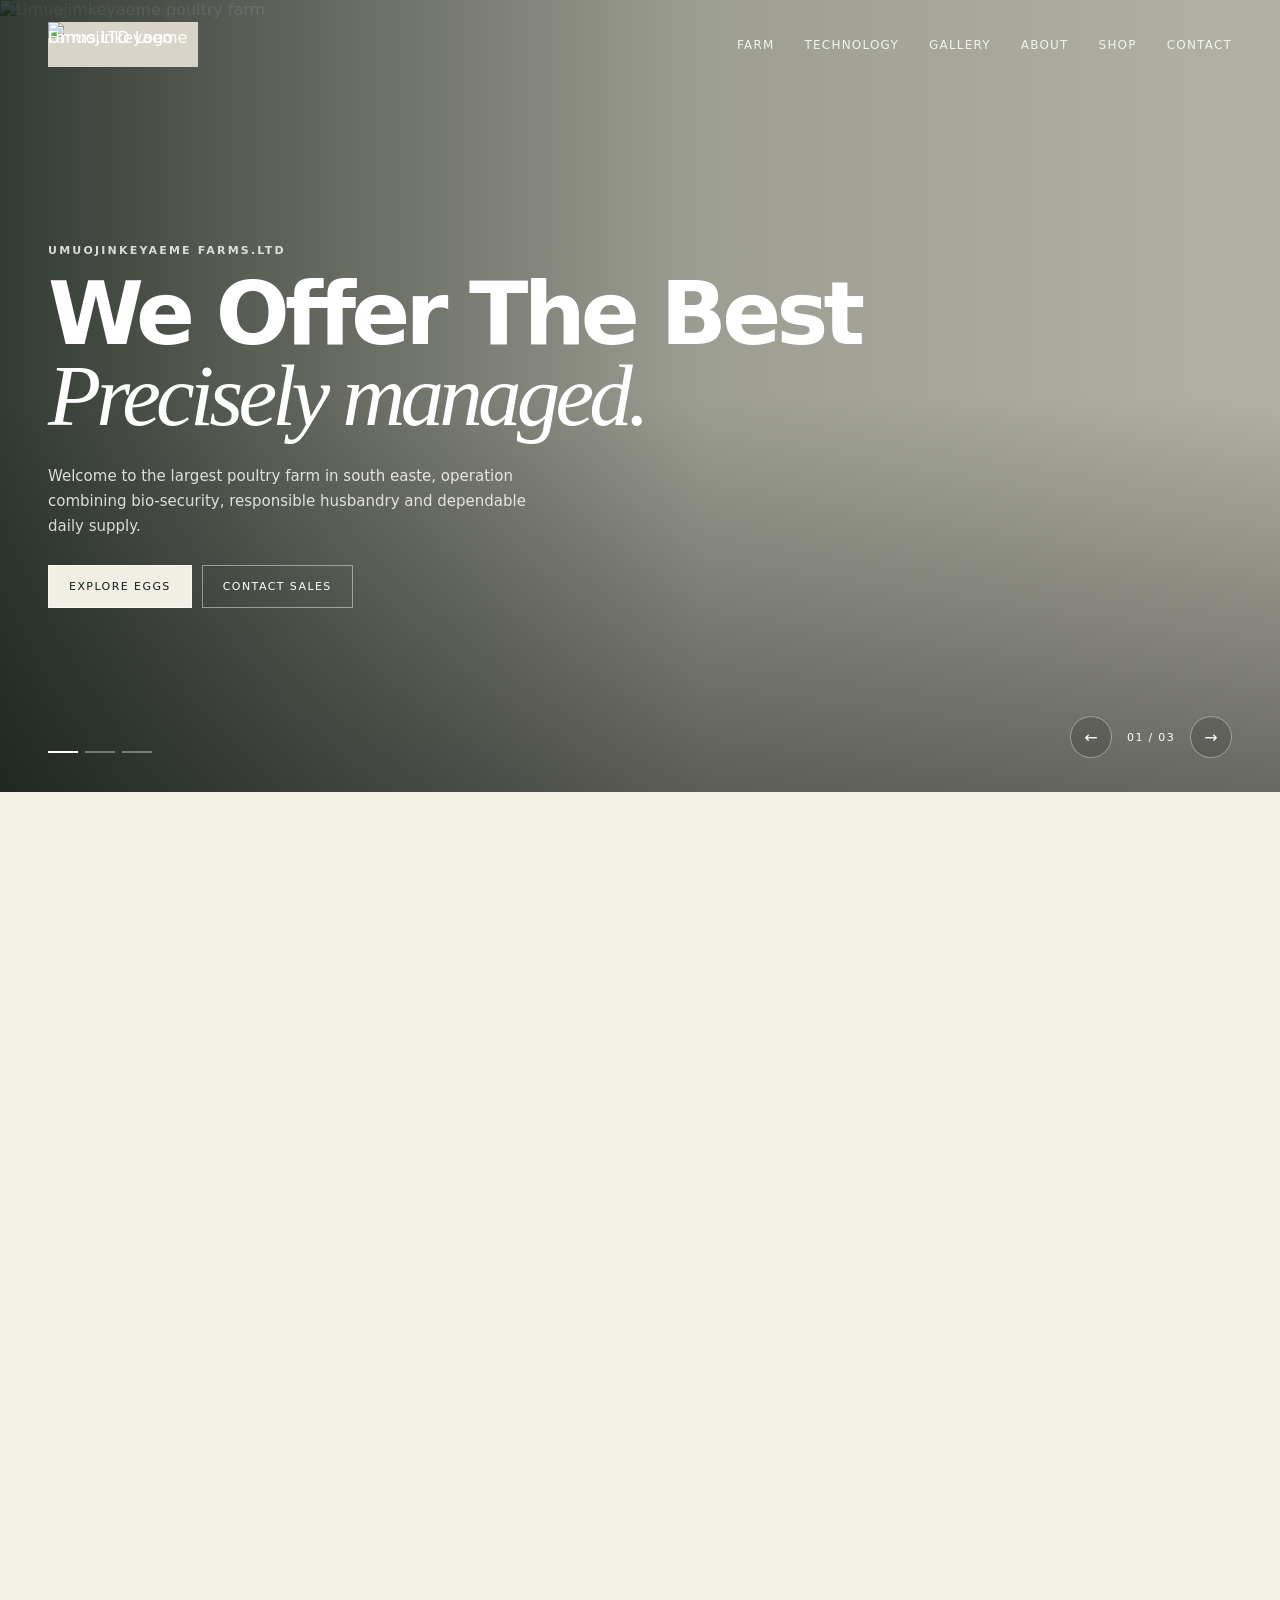
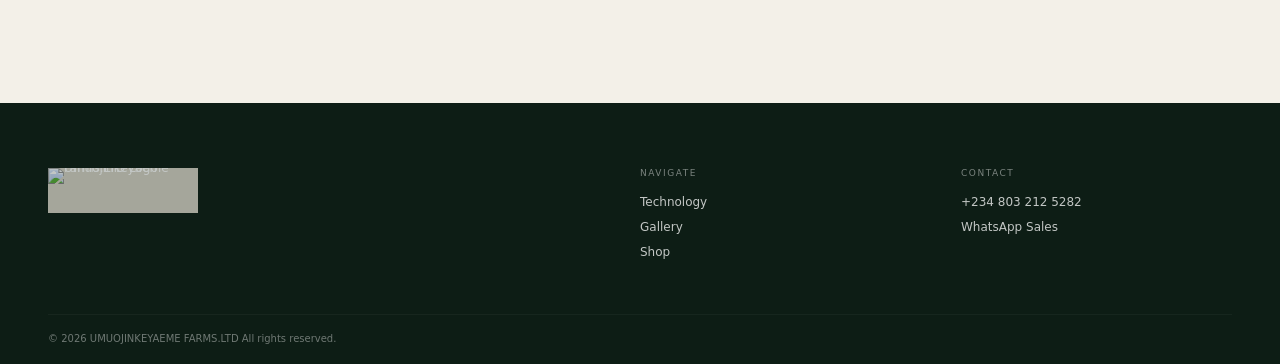
==== index.html @ 4850ac7b "Rename contact.html to index.html" ====
<!doctype html>
<html lang="en">
<head>
  <meta charset="utf-8">
  <meta name="viewport" content="width=device-width, initial-scale=1">
  <meta name="theme-color" content="#0d2118">
  <meta name="description" content="Umuojinkeyaeme Farms.LTD poultry farming in Owerri, Imo State, Nigeria.">
  <title>Umuojinkeyaeme Farms.LTD</title>
  <link rel="stylesheet" href="style.css">
</head>
<body>
<header class="site-header" id="siteHeader">
  <div class="wrap nav-wrap">
    <a href="#home" class="logo"><img src="assets/logo.PNG" alt="Umuojinkeyaeme Farms.LTD Logo"></a>
      <nav class="desktop-nav" aria-label="Main navigation">
      <a href="#farm">Farm</a><a href="#technology">Technology</a><a href="#gallery">Gallery</a><a href="#about">About</a><a href="#shop">Shop</a><a href="#contact">Contact</a>
    </nav>
    <button class="menu-btn" id="menuBtn" aria-label="Open navigation"><span></span><span></span></button>
  </div>
</header>

<div class="mobile-menu" id="mobileMenu" aria-hidden="true">
  <button class="menu-close" id="menuClose" aria-label="Close navigation">×</button>
  <a href="#farm">Farm</a><a href="#technology">Technology</a><a href="#gallery">Gallery</a><a href="#about">About</a><a href="#shop">Shop</a><a href="#contact">Contact</a>
</div>

<main id="home">
<section class="hero" id="farm" aria-label="Farm introduction">
  <div class="hero-track" id="heroTrack">
    <article class="hero-slide is-active"><img src="assets/hero-01.svg.PNG" alt="Umuejimkeyaeme poultry farm"></article>
    <article class="hero-slide"><img src="assets/hero-02.svg.PNG" alt="Precision poultry farming"></article>
    <article class="hero-slide"><img src="assets/hero-03.svg.PNG" alt="Fresh poultry production"></article>
  </div>
  <div class="hero-shade"></div>
  <div class="wrap hero-content">
    <p class="eyebrow">UMUOJINKEYAEME FARMS.LTD</p>
    <h1>We Offer The Best<br><em>Precisely managed.</em></h1>
    <p class="hero-copy">Welcome to the largest poultry farm in south easte, operation combining bio-security, responsible husbandry and dependable daily supply.</p>
    <div class="hero-actions"><a class="btn btn-solid" href="#shop">Explore eggs</a><a class="btn btn-ghost" href="#contact">Contact Sales</a></div>
  </div>
  <div class="slider-controls hero-controls">
    <button id="heroPrev" aria-label="Previous hero slide">←</button>
    <span id="heroCount">01 / 03</span>
    <button id="heroNext" aria-label="Next hero slide">→</button>
  </div>
  <div class="hero-dots" id="heroDots" aria-label="Hero slides"><button class="active" aria-label="Slide 1"></button><button aria-label="Slide 2"></button><button aria-label="Slide 3"></button></div>
</section>

<section class="metrics wrap reveal" aria-label="Farm statistics">
  <div class="metric"><span class="metric-label">DAILY YIELD</span><strong><span data-count="4000">0</span><sup>+</sup></strong><small>+2% consistency</small></div>
  <div class="metric"><span class="metric-label">BIRD CAPACITY</span><strong data-count="12000">0</strong><small>managed with precision</small></div>
</section>

<section class="section technology wrap reveal" id="technology">
  <div class="section-intro">
    <p class="eyebrow">TECHNOLOGY</p>
    <h2>Bio-Secure<br><em>Precision Environments.</em></h2>
    <p>Purpose-built systems help us maintain clean environments, monitor performance and keep daily operations consistent from housing to collection.</p>
    <div class="tech-data"><div><b>24/7</b><span>Monitoring</span></div><div><b>99%</b><span>Bio-security focus</span></div><div><b>12K</b><span>Bird capacity</span></div></div>
  </div>
  <div class="media-card"><img src="assets/technology.jpeg" alt="Bio-secure poultry technology"></div>
</section>

<section class="section wrap reveal" id="gallery">
  <div class="section-head"><div><p class="eyebrow">FIELD NOTES</p><h2>Inside the farm.</h2></div><p>Tap or click any image to view it larger.</p></div>
  <div class="gallery-grid">
    <button class="gallery-item" data-index="0" data-lightbox="assets/SAHX7685.PNG" data-caption="Umuojinkeyaeme · Farm view 01"><img src="assets/SAHX7685.PNG" alt="Farm gallery 1" loading="lazy"><span>01</span></button>
    <button class="gallery-item" data-index="1" data-lightbox="assets/HAQS8032.PNG" data-caption="Umuojinkeyaeme · Farm view 02"><img src="assets/HAQS8032.PNG" alt="Farm gallery 2" loading="lazy"><span>02</span></button>
    <button class="gallery-item" data-index="2" data-lightbox="assets/XYBG3434.PNG" data-caption="Umuojinkeyaeme · Farm view 03"><img src="assets/XYBG3434.PNG" alt="Farm gallery 3" loading="lazy"><span>03</span></button>
    <button class="gallery-item" data-index="3" data-lightbox="assets/PVNZ1393.PNG" data-caption="Umuojineyaeme · Farm view 04"><img src="assets/egg-01.PNG" alt="Farm gallery 4" loading="lazy"><span>04</span></button>
    <button class="gallery-item" data-index="4" data-lightbox="assets/SOTP2115.PNG" data-caption="Umuojinkeyaeme · Farm view 05"><img src="assets/SOTP2115.PNG" alt="Farm gallery 5" loading="lazy"><span>05</span></button>
    <button class="gallery-item" data-index="5" data-lightbox="assets/CUEJ6764.PNG" data-caption="Umuojinkeyaeme · Farm view 06"><img src="assets/CUEJ6764.PNG" alt="Farm gallery 6" loading="lazy"><span>06</span></button>
  </div>
</section>

<div class="lightbox" id="lightbox" aria-hidden="true">
  <button class="lightbox-close" id="lightboxClose" aria-label="Close gallery">×</button>
  <button class="lightbox-arrow lb-prev" id="lbPrev" aria-label="Previous gallery image">←</button>
  <figure><img id="lightboxImg" alt=""><figcaption id="lightboxCaption"></figcaption></figure>
  <button class="lightbox-arrow lb-next" id="lbNext" aria-label="Next gallery image">→</button>
</div>

<section class="section reviews-section reveal" id="reviews">
  <div class="wrap">
    <div class="section-head"><div><p class="eyebrow">CUSTOMERS REVIEW</p><h2>Verified by our customers.</h2></div><div class="review-controls"><button id="reviewPrev" aria-label="Previous review">←</button><button id="reviewNext" aria-label="Next review">→</button></div></div>
    <div class="reviews-viewport"><div class="reviews-track" id="reviewsTrack"></div></div>
  </div>
</section>

<section class="section about wrap reveal" id="about">
  <div class="founder-photo"><img src="assets/Hon.PNG" alt="Rt Hon Obi Paschal Chigozie"></div>
  <div class="founder-copy"><p class="eyebrow">CEO</p><h2>Rt Hon Obi Paschal Chigozie</h2><p>UMUOJINKEYAEME FARM LTD has legacy of excellence in agriculture
Nestled in the heart of IMO [OWERRI] NIGERIA, Umuejinkeyaeme Farms LTD has been a beacon of excellence in agriculture for 18 remarkable years. As a family owened and operated farm we've built a reputation for delivering high-quality products, healthy Chickens that produce great deal sized eggs, we ensure exceptional customer service, and a commitment to sustainable farming practices..</p><p class="signature">OBI PASCHAL CHIGOZIE</p></div>
</section>

<section class="food-mill reveal" id="foodmill">
  <img src="assets/food-mill.PNG" alt="Food mill coming soon">
  <div class="food-overlay"></div>
  <div class="wrap food-content"><p class="eyebrow">NEXT CHAPTER</p><h2>Food mill.</h2><p>Local feed production is coming soon — expanding our ability to control quality from feed to farm.</p><span class="coming">COMING SOON</span></div>
</section>

<section class="section wrap reveal" id="shop">
  <div class="section-head"><div><p class="eyebrow">SHOP</p><h2>Fresh eggs.</h2></div><p>Egg products only — selected for dependable freshness.</p></div>
  <div class="products-grid">
    <article class="product"><div class="product-image"><img src="assets/egg-01.PNG" alt="Farm Fresh Tray" loading="lazy"></div><div class="product-info"><span>FRESH EGGS</span><h3>Farm Fresh Tray</h3><button class="product-link" data-product="Farm Fresh Tray">Order / enquire →</button></div></article>
    <article class="product"><div class="product-image"><img src="assets/egg-02.PNG" alt="Premium Brown Eggs" loading="lazy"></div><div class="product-info"><span>FRESH EGGS</span><h3>Premium Brown Eggs</h3><button class="product-link" data-product="Premium Brown Eggs">Order / enquire →</button></div></article>
    <article class="product"><div class="product-image"><img src="assets/hero-01.svg.PNG" alt="Family Egg Pack" loading="lazy"></div><div class="product-info"><span>FRESH EGGS</span><h3>Family Egg Pack</h3><button class="product-link" data-product="Family Egg Pack">Order / enquire →</button></div></article>
    <article class="product"><div class="product-image"><img src="assets/Egg-Crate-1.jpg" alt="Daily Collection" loading="lazy"></div><div class="product-info"><span>FRESH EGGS</span><h3>Daily Collection</h3><button class="product-link" data-product="Daily Collection">Order / enquire →</button></div></article>
  </div>
</section>

<section class="sales-section wrap reveal" id="contact">
  <div><p class="eyebrow">Contact SALES & ENQUIRIES</p><h2>Need eggs?<br><em>Let’s talk.</em></h2><p>Call directly or continue the conversation on WhatsApp.</p></div>
  <div class="sales-actions">
    <a class="sales-card" href="tel:+234 803 212 5282"><span>CALL</span><strong>+234 803 212 5282</strong><small>Tap to call</small></a>
    <a class="sales-card whatsapp" href="https://wa.me/+2348032125282?text=Hello, pleace i want to enquire as to your eggs." target="_blank" rel="noopener"><span>WHATSAPP</span><strong>Chat with sales</strong><small>Open WhatsApp</small></a>
  </div>
</section>
</main>

<footer>
  <div class="wrap footer-grid">
  <a href="#home" class="logo"><img src="assets/logo.PNG" alt="Umuojinkeyaeme Farms.LTD Logo"></a>
 <div><span class="footer-label">NAVIGATE</span><a href="#technology">Technology</a><a href="#gallery">Gallery</a><a href="#shop">Shop</a></div>
    <div><span class="footer-label">CONTACT</span><a href="tel:+234 803 212 5282">+234 803 212 5282</a><a href="https://wa.me/+234 803 212 5282" target="_blank" rel="noopener">WhatsApp Sales</a></div>
  </div>
  <div class="wrap copyright">© 2026 UMUOJINKEYAEME FARMS.LTD All rights reserved.</div>
</footer>
<script src="script.js"></script>
</body>
</html>
---- style.css ----
*{box-sizing:border-box}html{scroll-behavior:smooth}body{margin:0;background:#f3f0e8;color:#14231b;font-family:Inter,ui-sans-serif,system-ui,-apple-system,BlinkMacSystemFont,"Segoe UI",sans-serif}button,a{font:inherit}a{text-decoration:none;color:inherit}.wrap{width:min(1380px,calc(100% - 96px));margin-inline:auto}.site-header{position:fixed;z-index:50;top:0;left:0;right:0;padding:22px 0;transition:.45s cubic-bezier(.22,1,.36,1);color:#fff}.site-header.scrolled{background:rgba(10,25,18,.93);backdrop-filter:blur(18px);padding:13px 0}.nav-wrap{display:flex;align-items:center;justify-content:space-between}.brand{display:flex;align-items:center;gap:10px;font-size:12px;font-weight:800;letter-spacing:.16em}.brand-mark{display:grid;place-items:center;width:31px;height:31px;border:1px solid currentColor;border-radius:50%;font-size:12px}
.desktop-nav{display:flex;gap:30px;font-size:12px;letter-spacing:.1em;text-transform:uppercase}.desktop-nav a{opacity:.85;transition:.25s}.desktop-nav a:hover{opacity:1}.menu-btn{display:none;background:none;border:0;color:#fff}.mobile-menu{position:fixed;z-index:100;inset:0 0 0 auto;width:min(88vw,390px);background:#10251a;color:#fff;transform:translateX(105%);transition:transform .6s cubic-bezier(.22,1,.36,1);
 display:flex;flex-direction:column;justify-content:center;padding:48px}.mobile-menu.open{transform:translateX(0)}.mobile-menu a{font-size:30px;margin:8px 0}.menu-close{position:absolute;right:25px;top:18px;background:none;color:#fff;border:0;font-size:40px}.hero{position:relative;height:min(850px,88vh);min-height:600px;max-width:1600px;margin:0 auto;overflow:hidden;background:#0b1711;color:#fff}.hero-track{position:absolute;inset:0}.hero-slide{position:absolute;inset:0;opacity:0;transform:scale(1.045);transition:opacity .9s ease,transform 1.8s cubic-bezier(.22,1,.36,1)}.hero-slide.is-active{opacity:1;transform:scale(1)}.hero-slide img{width:100%;height:100%;object-fit:cover;display:block}.hero-shade{position:absolute;inset:0;z-index:1;background:linear-gradient(90deg,rgba(5,16,10,.78),rgba(5,16,10,.28) 55%,rgba(5,16,10,.18)),linear-gradient(0deg,rgba(0,0,0,.42),transparent 50%)}.hero-content{position:relative;z-index:2;height:100%;display:flex;flex-direction:column;justify-content:center;padding-top:60px}.eyebrow{font-size:11px;letter-spacing:.2em;font-weight:800;margin:0 0 17px;opacity:.8}.hero h1{font-size:clamp(48px,6.8vw,104px);
 line-height:.94;letter-spacing:-.055em;max-width:850px;margin:0}.hero h1 em,h2 em{font-family:Georgia,serif;font-weight:400}.hero-copy{max-width:510px;line-height:1.65;font-size:15px;opacity:.82;margin:27px 0}.hero-actions{display:flex;gap:10px}.btn{padding:14px 20px;border:1px solid rgba(255,255,255,.45);font-size:11px;letter-spacing:.13em;text-transform:uppercase}.btn-solid{background:#f1eee5;color:#102018}.btn-ghost{color:#fff}
.slider-controls{display:flex;align-items:center;gap:15px}.hero-controls{position:absolute;z-index:5;right:48px;bottom:34px}.hero-controls button,.review-controls button,.lightbox-arrow{width:42px;height:42px;border:1px solid rgba(255,255,255,.4);background:rgba(0,0,0,.15);color:#fff;border-radius:50%;cursor:pointer;transition:.25s}.hero-controls button:hover,.review-controls button:hover{background:#fff;color:#132219}.hero-controls span{font-size:11px;letter-spacing:.12em}.hero-dots{position:absolute;z-index:5;left:48px;bottom:39px;display:flex;gap:7px}.hero-dots button{width:30px;height:2px;border:0;background:rgba(255,255,255,.35);cursor:pointer}.hero-dots button.active{background:#fff}
.metrics{display:grid;grid-template-columns:repeat(2,1fr);gap:18px;margin-top:18px}.metric{background:#e7e2d5;padding:34px 38px;min-height:190px;display:flex;flex-direction:column;justify-content:space-between}.metric-label{font-size:10px;letter-spacing:.18em;font-weight:800}.metric strong{font-size:clamp(48px,6vw,82px);letter-spacing:-.06em;line-height:.9}.metric strong sup{font-size:.38em;vertical-align:top}.metric small{font-size:12px;opacity:.6}
.section{padding-top:150px;padding-bottom:20px}.technology{display:grid;grid-template-columns:minmax(0,.85fr) minmax(0,1.15fr);gap:50px;align-items:stretch}.section-intro{display:flex;flex-direction:column;justify-content:center}.section-intro h2,.section-head h2,.founder-copy h2,.food-content h2,.sales-section h2{font-size:clamp(42px,5.3vw,76px);line-height:.96;letter-spacing:-.055em;margin:0 0 28px}.section-intro>p:not(.eyebrow){max-width:470px;line-height:1.7;opacity:.68}.media-card{min-height:540px;overflow:hidden}.media-card img{width:100%;height:100%;object-fit:cover;display:block;transition:transform 1.2s cubic-bezier(.22,1,.36,1)}.media-card:hover img{transform:scale(1.045)}.tech-data{display:grid;grid-template-columns:repeat(3,1fr);gap:8px;margin-top:35px}.tech-data div{background:#e7e2d5;padding:18px}.tech-data b,.tech-data span{display:block}.tech-data b{font-size:25px}.tech-data span{font-size:10px;text-transform:uppercase;letter-spacing:.1em;opacity:.55;margin-top:7px}.section-head{display:flex;align-items:end;justify-content:space-between;gap:30px;margin-bottom:34px}.section-head>p{max-width:330px;opacity:.55;font-size:13px;line-height:1.6}.gallery-grid{display:grid;grid-template-columns:repeat(2,minmax(0,1fr));gap:14px}.gallery-item{position:relative;padding:0;border:0;overflow:hidden;background:#ddd;aspect-ratio:16/10;cursor:zoom-in}.gallery-item img{width:100%;height:100%;object-fit:cover;display:block;transition:transform .9s cubic-bezier(.22,1,.36,1),filter .5s}.gallery-item:hover img{transform:scale(1.055);filter:brightness(.75)}.gallery-item span{position:absolute;left:17px;bottom:14px;color:#fff;font-size:11px;letter-spacing:.14em}.lightbox{position:fixed;inset:0;z-index:120;background:rgba(4,12,8,.96);display:flex;align-items:center;justify-content:center;opacity:0;pointer-events:none;transition:opacity .4s ease;padding:40px}.lightbox.open{opacity:1;pointer-events:auto}.lightbox figure{margin:0;max-width:min(1100px,85vw);max-height:90vh}.lightbox img{max-width:100%;max-height:82vh;display:block;object-fit:contain}.lightbox figcaption{color:#fff;font-size:11px;letter-spacing:.13em;margin-top:12px;opacity:.65}.lightbox-close{position:absolute;right:25px;top:18px;background:none;border:0;color:#fff;font-size:42px}.lightbox-arrow{position:absolute}.lb-prev{left:25px}.lb-next{right:25px}.reviews-section{background:#12241a;color:#fff;padding-bottom:150px}.review-controls{display:flex;gap:8px}.reviews-viewport{overflow:hidden}.reviews-track{display:flex;gap:14px;transition:transform .75s cubic-bezier(.22,1,.36,1);will-change:transform}.review{flex:0 0 calc((100% - 28px)/3);background:#1c3024;padding:28px;min-height:270px}.review-top{display:flex;align-items:center;gap:13px}.review-top img{width:42px;height:42px;border-radius:50%;object-fit:cover}.review-name{font-size:12px;font-weight:800}.review-role{font-size:10px;opacity:.5;margin-top:4px}.review p{font-family:Georgia,serif;font-size:20px;line-height:1.4;margin-top:30px}.about{display:grid;grid-template-columns:1fr 1fr;gap:70px;align-items:center}.founder-photo{aspect-ratio:1/1;overflow:hidden}.founder-photo img{width:100%;height:100%;object-fit:cover}.founder-copy p:not(.eyebrow):not(.signature){line-height:1.75;max-width:500px;opacity:.7}.signature{font-size:11px;letter-spacing:.16em;font-weight:800;margin-top:34px}.food-mill{position:relative;min-height:650px;margin-top:150px;color:#fff;overflow:hidden}.food-mill>img{position:absolute;inset:0;width:100%;height:100%;object-fit:cover}.food-overlay{position:absolute;inset:0;background:linear-gradient(90deg,rgba(5,17,10,.76),rgba(5,17,10,.25))}.food-content{position:relative;z-index:2;min-height:650px;display:flex;flex-direction:column;justify-content:center}.food-content p:not(.eyebrow){max-width:490px;line-height:1.7;opacity:.8}.coming{width:max-content;margin-top:20px;padding:10px 13px;border:1px solid rgba(255,255,255,.35);font-size:10px;letter-spacing:.16em}.products-grid{display:grid;grid-template-columns:repeat(4,1fr);gap:14px}.product{background:#e7e2d5}.product-image{aspect-ratio:1/1;overflow:hidden}.product-image img{width:100%;height:100%;object-fit:cover;transition:transform .8s cubic-bezier(.22,1,.36,1)}.product:hover img{transform:scale(1.06)}.product-info{padding:20px}.product-info span{font-size:9px;letter-spacing:.15em;opacity:.55}.product-info h3{font-size:18px;margin:9px 0 15px}.product-link{border:0;background:none;padding:0;font-size:11px;font-weight:800;cursor:pointer}.sales-section{margin-top:150px;margin-bottom:120px;padding:65px;background:#dfe7dc;display:grid;grid-template-columns:1fr 1fr;gap:60px;align-items:center}.sales-section h2{margin-bottom:18px}.sales-section>div>p:not(.eyebrow){opacity:.65;line-height:1.65}.sales-actions{display:grid;grid-template-columns:1fr 1fr;gap:12px}.sales-card{background:#12241a;color:#fff;padding:28px;min-height:150px;display:flex;flex-direction:column;justify-content:space-between;transition:transform .35s cubic-bezier(.22,1,.36,1),background .35s}.sales-card:hover{transform:translateY(-5px);background:#1c3829}.sales-card span{font-size:9px;letter-spacing:.16em;opacity:.6}.sales-card strong{font-size:18px}.sales-card small{opacity:.55}.whatsapp{background:#234331}footer{background:#0d1d15;color:#fff;padding:65px 0 20px}.footer-grid{display:grid;grid-template-columns:2fr 1fr 1fr;gap:50px}.footer-grid>div{display:flex;flex-direction:column;gap:11px}.footer-grid p{opacity:.5;max-width:260px;font-size:12px;line-height:1.6}.footer-label{font-size:9px;letter-spacing:.17em;opacity:.45;margin-bottom:6px}.footer-grid a:not(.brand){font-size:12px;opacity:.75}.copyright{border-top:1px solid rgba(255,255,255,.1);margin-top:55px;padding-top:18px;font-size:10px;opacity:.4}.reveal{opacity:0;transform:translate3d(0,42px,0);filter:blur(2px);transition:opacity 1.05s cubic-bezier(.16,1,.3,1),transform 1.05s cubic-bezier(.16,1,.3,1),filter 1.05s ease;will-change:opacity,transform,filter}.reveal.is-visible{opacity:1;transform:translate3d(0,0,0);filter:blur(0)}img{background:#d8d4c8;display:block}@media(max-width:1000px){.wrap{width:min(100% - 48px,1380px)}.desktop-nav{display:none}.menu-btn{display:flex;flex-direction:column;gap:6px}.menu-btn span{display:block;width:25px;height:1px;background:#fff}.technology{gap:25px}.media-card{min-height:450px}.review{flex-basis:calc((100% - 14px)/2)}.products-grid{grid-template-columns:repeat(2,1fr)}}@media(max-width:700px){.wrap{width:calc(100% - 28px)}.site-header{padding:17px 0}.hero{height:650px;min-height:0}.hero-content{padding-top:50px}.hero h1{font-size:clamp(43px,13vw,64px)}.hero-copy{font-size:13px;max-width:360px}.hero-actions{flex-wrap:wrap}.hero-controls{right:14px;bottom:20px}.hero-dots{left:14px;bottom:40px}.metrics{gap:8px;margin-top:8px}.metric{min-height:150px;padding:20px 16px}.metric strong{font-size:42px}.metric small{font-size:9px}.section{padding-top:100px}.technology{grid-template-columns:minmax(0,1fr) minmax(0,1fr);gap:9px}.section-intro h2{font-size:clamp(30px,8vw,46px);margin-bottom:16px}.section-intro>p:not(.eyebrow){font-size:11px;line-height:1.55}.tech-data{grid-template-columns:1fr;margin-top:20px;gap:5px}.tech-data div{padding:10px}.tech-data b{font-size:17px}.tech-data span{font-size:8px}.media-card{min-height:370px}.section-head{align-items:start;flex-direction:column;gap:10px}.section-head h2{font-size:43px}.gallery-grid{gap:8px}.gallery-item{aspect-ratio:1/1}.reviews-section{padding-bottom:100px}.review{flex-basis:100%;min-height:250px}.about{grid-template-columns:1fr;gap:28px}.founder-photo{aspect-ratio:4/3}.food-mill{margin-top:100px;min-height:560px}.food-content{min-height:560px}.food-content h2{font-size:57px}.products-grid{gap:8px}.product-info{padding:14px}.product-info h3{font-size:15px}.sales-section{grid-template-columns:1fr;margin-top:100px;margin-bottom:80px;padding:35px 22px;gap:30px}.sales-section h2{font-size:51px}.sales-actions{grid-template-columns:1fr 1fr}.sales-card{min-height:135px;padding:18px}.sales-card strong{font-size:14px}.footer-grid{grid-template-columns:1fr 1fr}.footer-grid>div:first-child{grid-column:1/-1}}@media(max-width:390px){.technology{gap:6px}.media-card{min-height:320px}.section-intro h2{font-size:29px}.section-intro>p:not(.eyebrow){font-size:10px}.metric strong{font-size:37px}.sales-actions{grid-template-columns:1fr}.hero h1{font-size:42px}}@media(prefers-reduced-motion:reduce){html{scroll-behavior:auto}.reveal,.hero-slide,.reviews-track,.media-card img,.gallery-item img{transition:none}.hero-slide{transform:none}}
.logo{
  position:static !important;
  display:flex !important;
  align-items:center;
  width:auto !important;
  max-width:180px !important;
  height:45px !important;
  padding:0 !important;
  margin:0 !important;
  overflow:hidden;
  flex-shrink:0;
  line-height:0;
}

.logo img{
  display:block;
  position:static !important;
  width:150px !important;
  max-width:100% !important;
  height:45px !important;
  max-height:45px !important;
  object-fit:contain;
  object-position:left center;
        }
@media(max-width:768px){
  .logo{
    max-width:140px !important;
    height:38px !important;
  }

  .logo img{
    width:125px !important;
    height:38px !important;
    max-height:38px !important;
  }
}
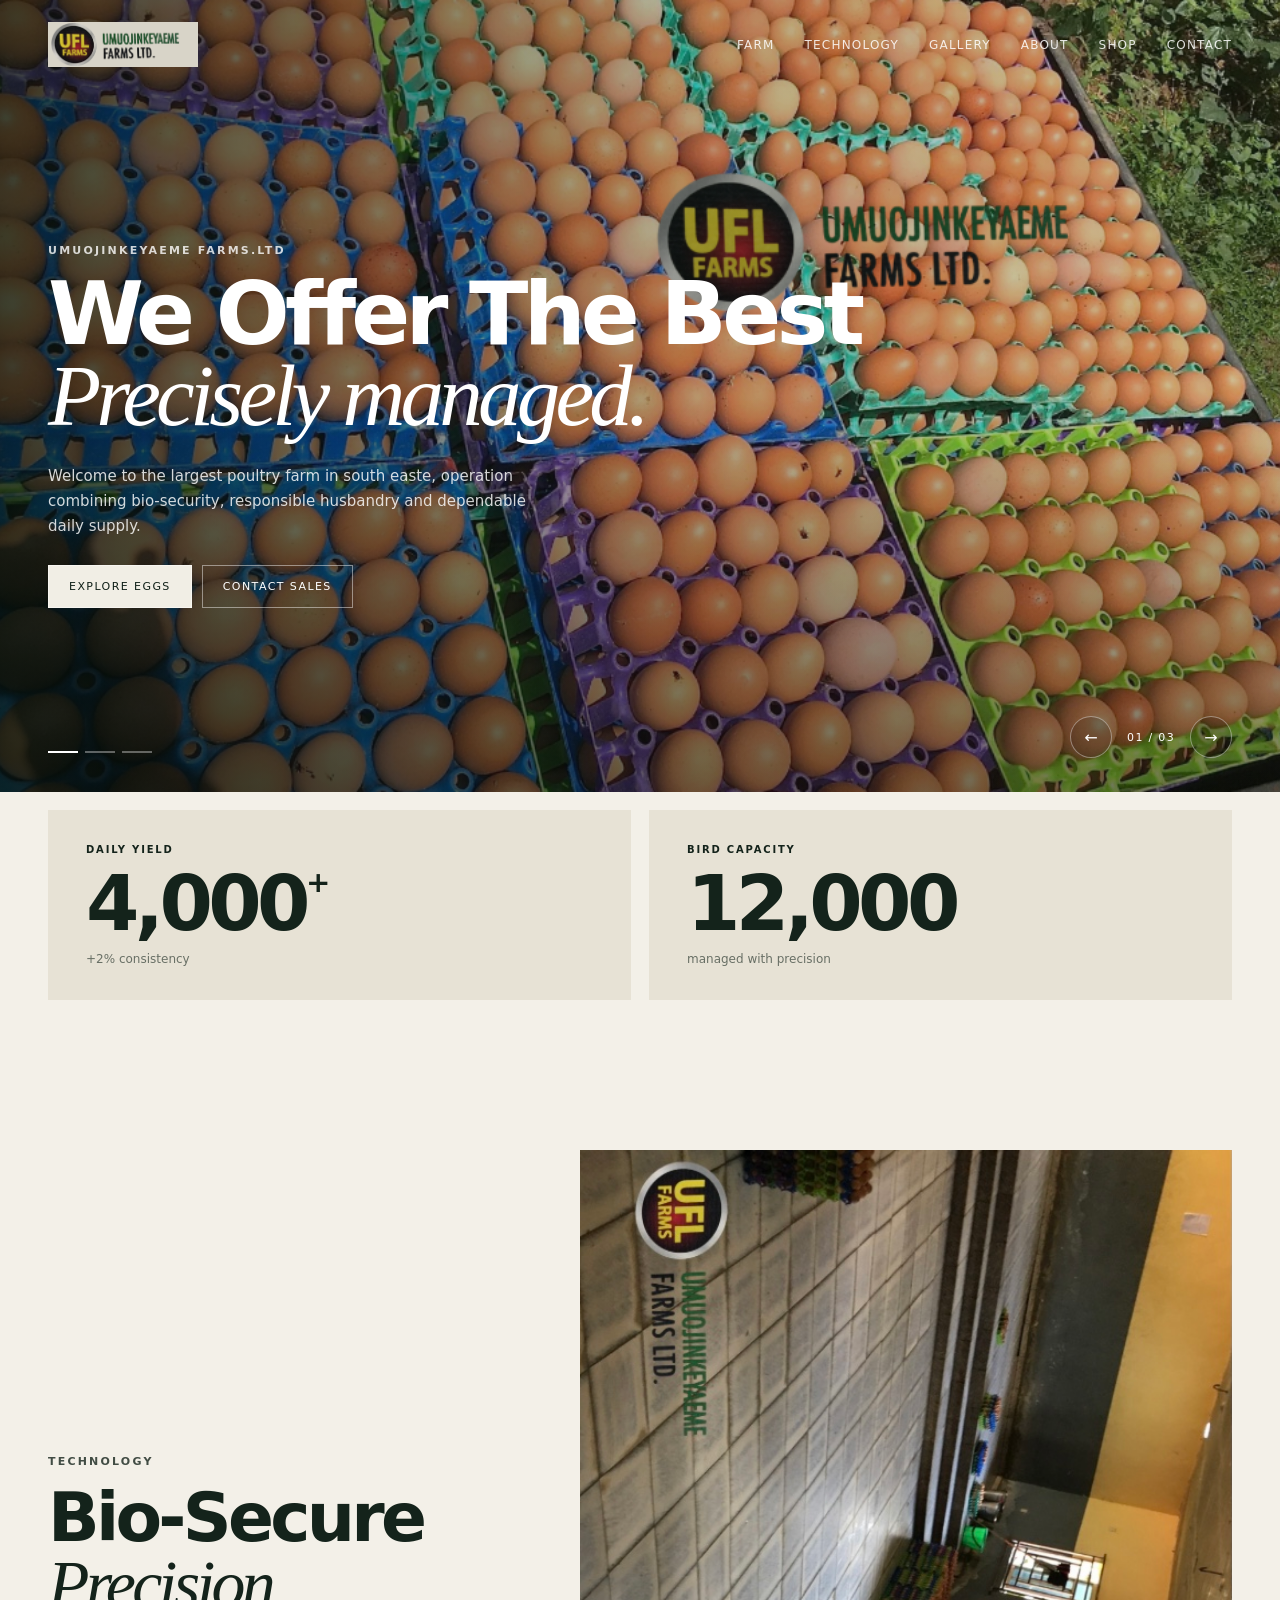
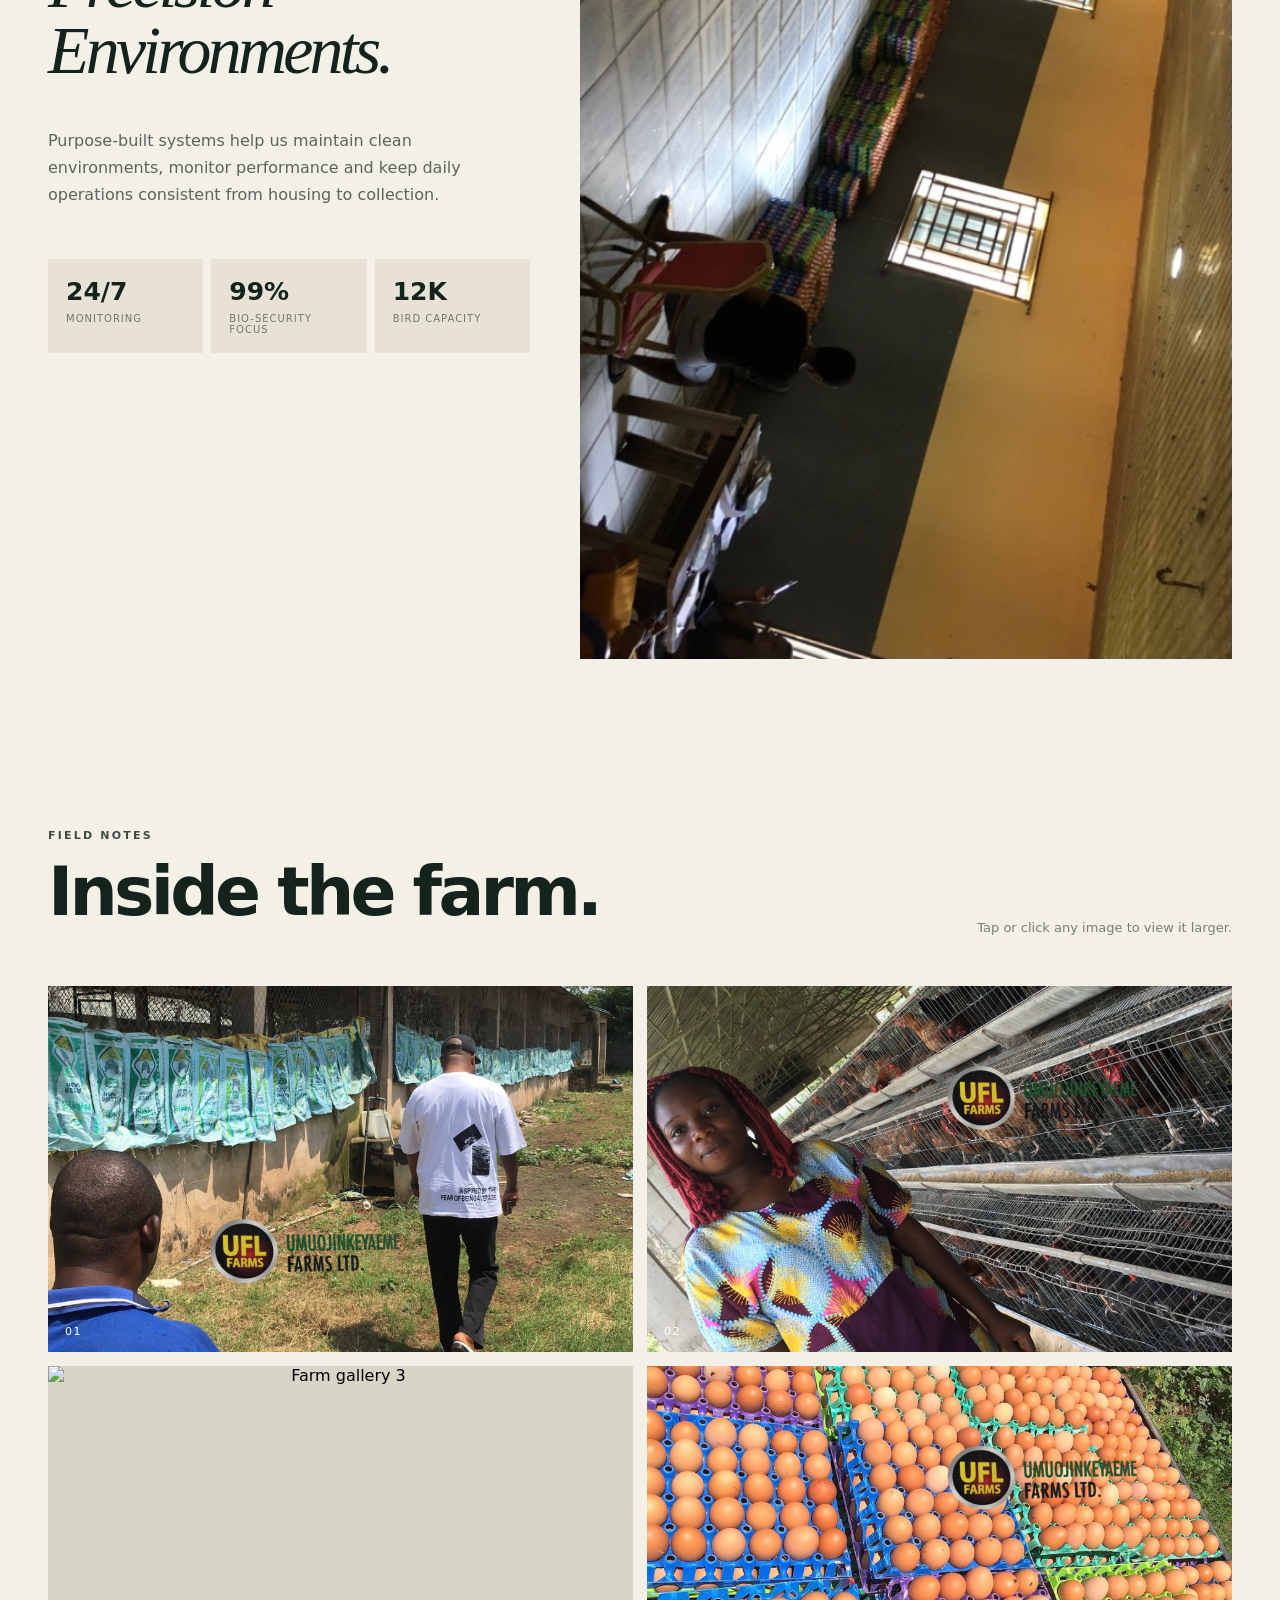
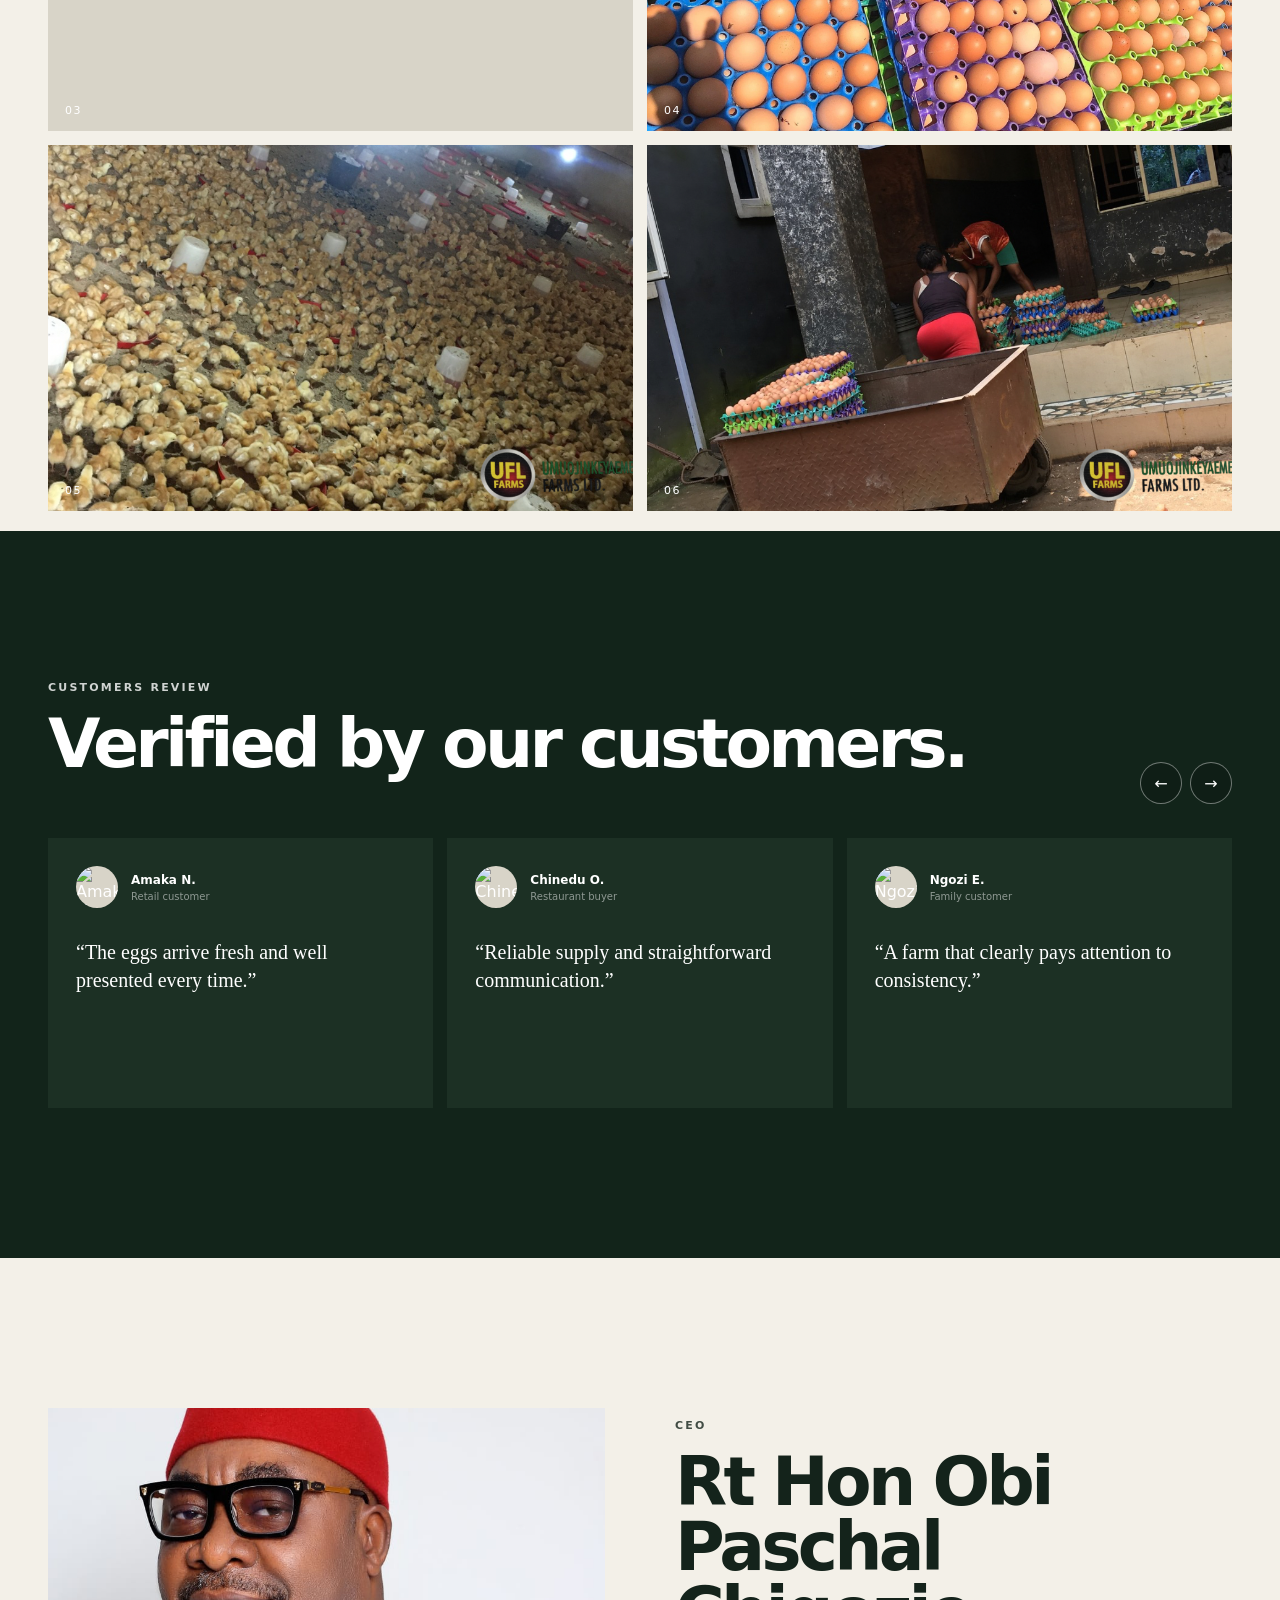
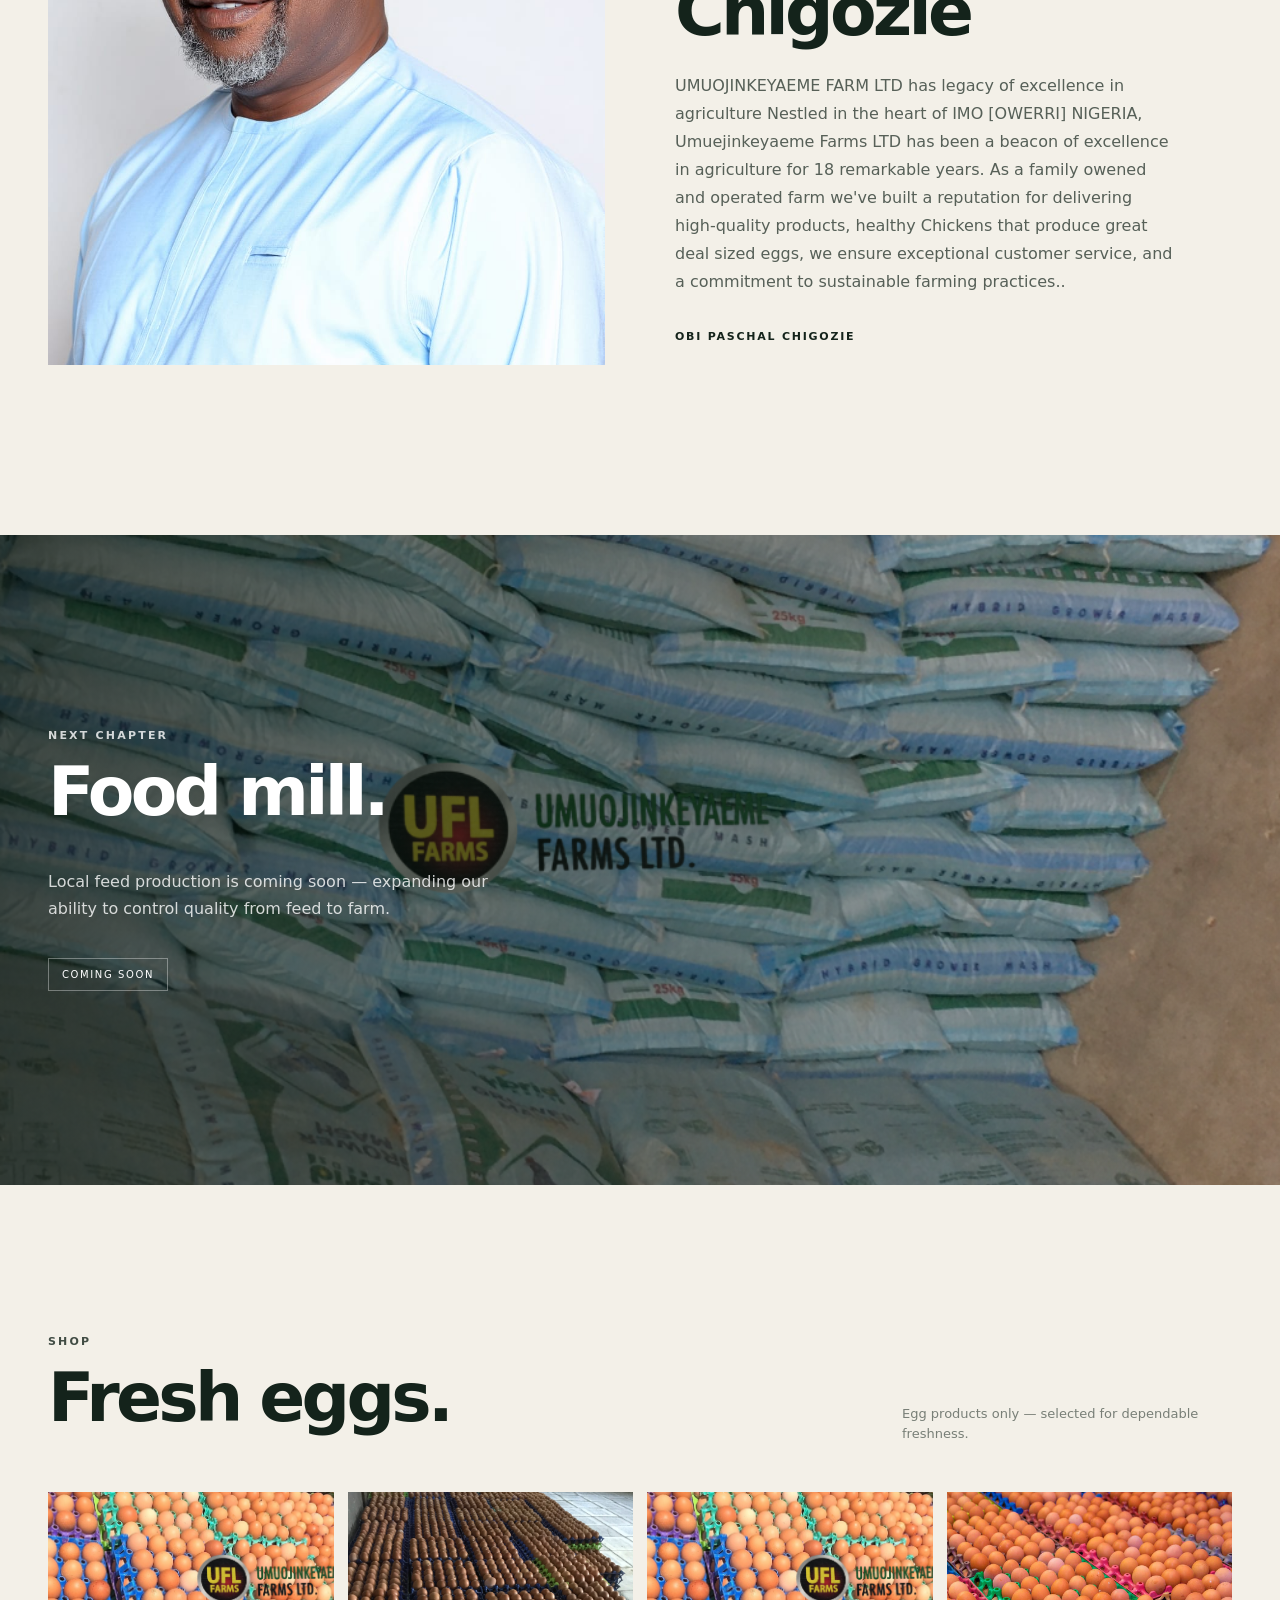
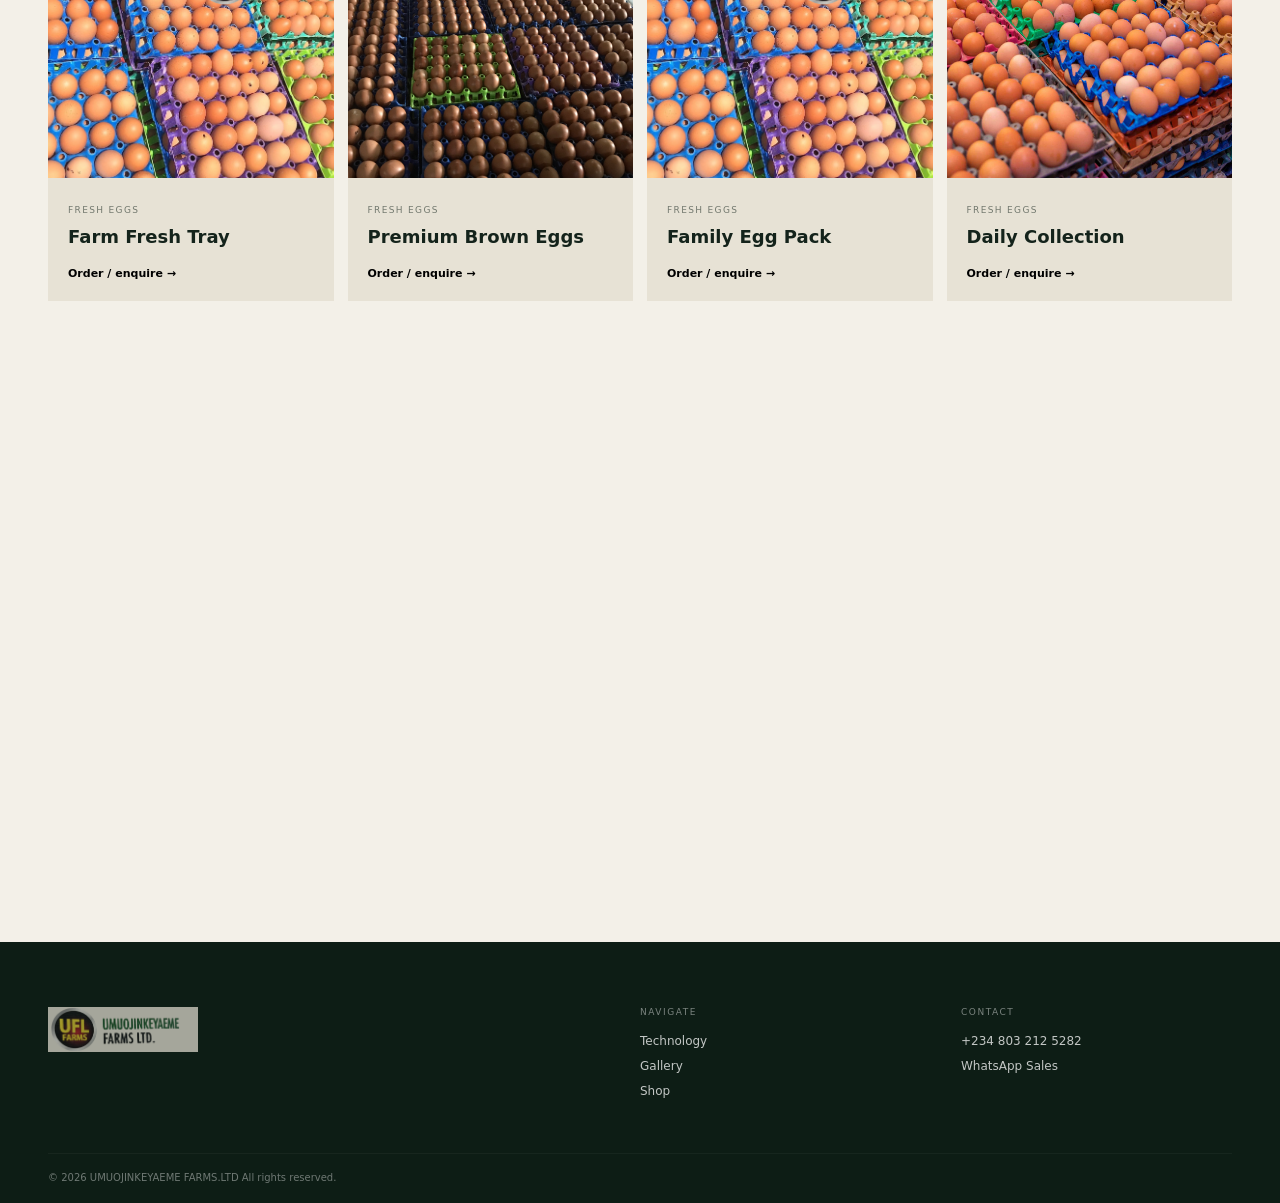
==== commit c00e2949: "Update index.html" ====
--- a/index.html
+++ b/index.html
@@ -11,7 +11,7 @@
 <body>
 <header class="site-header" id="siteHeader">
   <div class="wrap nav-wrap">
-    <a href="#home" class="logo"><img src="assets/logo.PNG" alt="Umuojinkeyaeme Farms.LTD Logo"></a>
+    <a href="#home" class="logo"><img src="logo.PNG" alt="Umuojinkeyaeme Farms.LTD Logo"></a>
       <nav class="desktop-nav" aria-label="Main navigation">
       <a href="#farm">Farm</a><a href="#technology">Technology</a><a href="#gallery">Gallery</a><a href="#about">About</a><a href="#shop">Shop</a><a href="#contact">Contact</a>
     </nav>
@@ -27,9 +27,9 @@
 <main id="home">
 <section class="hero" id="farm" aria-label="Farm introduction">
   <div class="hero-track" id="heroTrack">
-    <article class="hero-slide is-active"><img src="assets/hero-01.svg.PNG" alt="Umuejimkeyaeme poultry farm"></article>
-    <article class="hero-slide"><img src="assets/hero-02.svg.PNG" alt="Precision poultry farming"></article>
-    <article class="hero-slide"><img src="assets/hero-03.svg.PNG" alt="Fresh poultry production"></article>
+    <article class="hero-slide is-active"><img src="hero-01.svg.PNG" alt="Umuejimkeyaeme poultry farm"></article>
+    <article class="hero-slide"><img src="hero-02.svg.PNG" alt="Precision poultry farming"></article>
+    <article class="hero-slide"><img src="hero-03.svg.PNG" alt="Fresh poultry production"></article>
   </div>
   <div class="hero-shade"></div>
   <div class="wrap hero-content">
@@ -58,18 +58,18 @@
     <p>Purpose-built systems help us maintain clean environments, monitor performance and keep daily operations consistent from housing to collection.</p>
     <div class="tech-data"><div><b>24/7</b><span>Monitoring</span></div><div><b>99%</b><span>Bio-security focus</span></div><div><b>12K</b><span>Bird capacity</span></div></div>
   </div>
-  <div class="media-card"><img src="assets/technology.jpeg" alt="Bio-secure poultry technology"></div>
+  <div class="media-card"><img src="technology.jpeg" alt="Bio-secure poultry technology"></div>
 </section>
 
 <section class="section wrap reveal" id="gallery">
   <div class="section-head"><div><p class="eyebrow">FIELD NOTES</p><h2>Inside the farm.</h2></div><p>Tap or click any image to view it larger.</p></div>
   <div class="gallery-grid">
-    <button class="gallery-item" data-index="0" data-lightbox="assets/SAHX7685.PNG" data-caption="Umuojinkeyaeme · Farm view 01"><img src="assets/SAHX7685.PNG" alt="Farm gallery 1" loading="lazy"><span>01</span></button>
-    <button class="gallery-item" data-index="1" data-lightbox="assets/HAQS8032.PNG" data-caption="Umuojinkeyaeme · Farm view 02"><img src="assets/HAQS8032.PNG" alt="Farm gallery 2" loading="lazy"><span>02</span></button>
-    <button class="gallery-item" data-index="2" data-lightbox="assets/XYBG3434.PNG" data-caption="Umuojinkeyaeme · Farm view 03"><img src="assets/XYBG3434.PNG" alt="Farm gallery 3" loading="lazy"><span>03</span></button>
-    <button class="gallery-item" data-index="3" data-lightbox="assets/PVNZ1393.PNG" data-caption="Umuojineyaeme · Farm view 04"><img src="assets/egg-01.PNG" alt="Farm gallery 4" loading="lazy"><span>04</span></button>
-    <button class="gallery-item" data-index="4" data-lightbox="assets/SOTP2115.PNG" data-caption="Umuojinkeyaeme · Farm view 05"><img src="assets/SOTP2115.PNG" alt="Farm gallery 5" loading="lazy"><span>05</span></button>
-    <button class="gallery-item" data-index="5" data-lightbox="assets/CUEJ6764.PNG" data-caption="Umuojinkeyaeme · Farm view 06"><img src="assets/CUEJ6764.PNG" alt="Farm gallery 6" loading="lazy"><span>06</span></button>
+    <button class="gallery-item" data-index="0" data-lightbox="SAHX7685.PNG" data-caption="Umuojinkeyaeme · Farm view 01"><img src="SAHX7685.PNG" alt="Farm gallery 1" loading="lazy"><span>01</span></button>
+    <button class="gallery-item" data-index="1" data-lightbox="HAQS8032.PNG" data-caption="Umuojinkeyaeme · Farm view 02"><img src="HAQS8032.PNG" alt="Farm gallery 2" loading="lazy"><span>02</span></button>
+    <button class="gallery-item" data-index="2" data-lightbox="XYBG3434.PNG" data-caption="Umuojinkeyaeme · Farm view 03"><img src="XYBG3434.PNG" alt="Farm gallery 3" loading="lazy"><span>03</span></button>
+    <button class="gallery-item" data-index="3" data-lightbox="PVNZ1393.PNG" data-caption="Umuojineyaeme · Farm view 04"><img src="egg-01.PNG" alt="Farm gallery 4" loading="lazy"><span>04</span></button>
+    <button class="gallery-item" data-index="4" data-lightbox="SOTP2115.PNG" data-caption="Umuojinkeyaeme · Farm view 05"><img src="SOTP2115.PNG" alt="Farm gallery 5" loading="lazy"><span>05</span></button>
+    <button class="gallery-item" data-index="5" data-lightbox="CUEJ6764.PNG" data-caption="Umuojinkeyaeme · Farm view 06"><img src="CUEJ6764.PNG" alt="Farm gallery 6" loading="lazy"><span>06</span></button>
   </div>
 </section>
 
@@ -88,13 +88,13 @@
 </section>
 
 <section class="section about wrap reveal" id="about">
-  <div class="founder-photo"><img src="assets/Hon.PNG" alt="Rt Hon Obi Paschal Chigozie"></div>
+  <div class="founder-photo"><img src="Hon.PNG" alt="Rt Hon Obi Paschal Chigozie"></div>
   <div class="founder-copy"><p class="eyebrow">CEO</p><h2>Rt Hon Obi Paschal Chigozie</h2><p>UMUOJINKEYAEME FARM LTD has legacy of excellence in agriculture
 Nestled in the heart of IMO [OWERRI] NIGERIA, Umuejinkeyaeme Farms LTD has been a beacon of excellence in agriculture for 18 remarkable years. As a family owened and operated farm we've built a reputation for delivering high-quality products, healthy Chickens that produce great deal sized eggs, we ensure exceptional customer service, and a commitment to sustainable farming practices..</p><p class="signature">OBI PASCHAL CHIGOZIE</p></div>
 </section>
 
 <section class="food-mill reveal" id="foodmill">
-  <img src="assets/food-mill.PNG" alt="Food mill coming soon">
+  <img src="food-mill.PNG" alt="Food mill coming soon">
   <div class="food-overlay"></div>
   <div class="wrap food-content"><p class="eyebrow">NEXT CHAPTER</p><h2>Food mill.</h2><p>Local feed production is coming soon — expanding our ability to control quality from feed to farm.</p><span class="coming">COMING SOON</span></div>
 </section>
@@ -102,10 +102,10 @@
 <section class="section wrap reveal" id="shop">
   <div class="section-head"><div><p class="eyebrow">SHOP</p><h2>Fresh eggs.</h2></div><p>Egg products only — selected for dependable freshness.</p></div>
   <div class="products-grid">
-    <article class="product"><div class="product-image"><img src="assets/egg-01.PNG" alt="Farm Fresh Tray" loading="lazy"></div><div class="product-info"><span>FRESH EGGS</span><h3>Farm Fresh Tray</h3><button class="product-link" data-product="Farm Fresh Tray">Order / enquire →</button></div></article>
-    <article class="product"><div class="product-image"><img src="assets/egg-02.PNG" alt="Premium Brown Eggs" loading="lazy"></div><div class="product-info"><span>FRESH EGGS</span><h3>Premium Brown Eggs</h3><button class="product-link" data-product="Premium Brown Eggs">Order / enquire →</button></div></article>
-    <article class="product"><div class="product-image"><img src="assets/hero-01.svg.PNG" alt="Family Egg Pack" loading="lazy"></div><div class="product-info"><span>FRESH EGGS</span><h3>Family Egg Pack</h3><button class="product-link" data-product="Family Egg Pack">Order / enquire →</button></div></article>
-    <article class="product"><div class="product-image"><img src="assets/Egg-Crate-1.jpg" alt="Daily Collection" loading="lazy"></div><div class="product-info"><span>FRESH EGGS</span><h3>Daily Collection</h3><button class="product-link" data-product="Daily Collection">Order / enquire →</button></div></article>
+    <article class="product"><div class="product-image"><img src="egg-01.PNG" alt="Farm Fresh Tray" loading="lazy"></div><div class="product-info"><span>FRESH EGGS</span><h3>Farm Fresh Tray</h3><button class="product-link" data-product="Farm Fresh Tray">Order / enquire →</button></div></article>
+    <article class="product"><div class="product-image"><img src="egg-02.PNG" alt="Premium Brown Eggs" loading="lazy"></div><div class="product-info"><span>FRESH EGGS</span><h3>Premium Brown Eggs</h3><button class="product-link" data-product="Premium Brown Eggs">Order / enquire →</button></div></article>
+    <article class="product"><div class="product-image"><img src="hero-01.svg.PNG" alt="Family Egg Pack" loading="lazy"></div><div class="product-info"><span>FRESH EGGS</span><h3>Family Egg Pack</h3><button class="product-link" data-product="Family Egg Pack">Order / enquire →</button></div></article>
+    <article class="product"><div class="product-image"><img src="Egg-Crate-1.jpg" alt="Daily Collection" loading="lazy"></div><div class="product-info"><span>FRESH EGGS</span><h3>Daily Collection</h3><button class="product-link" data-product="Daily Collection">Order / enquire →</button></div></article>
   </div>
 </section>
 
@@ -120,7 +120,7 @@
 
 <footer>
   <div class="wrap footer-grid">
-  <a href="#home" class="logo"><img src="assets/logo.PNG" alt="Umuojinkeyaeme Farms.LTD Logo"></a>
+  <a href="#home" class="logo"><img src="logo.PNG" alt="Umuojinkeyaeme Farms.LTD Logo"></a>
  <div><span class="footer-label">NAVIGATE</span><a href="#technology">Technology</a><a href="#gallery">Gallery</a><a href="#shop">Shop</a></div>
     <div><span class="footer-label">CONTACT</span><a href="tel:+234 803 212 5282">+234 803 212 5282</a><a href="https://wa.me/+234 803 212 5282" target="_blank" rel="noopener">WhatsApp Sales</a></div>
   </div>
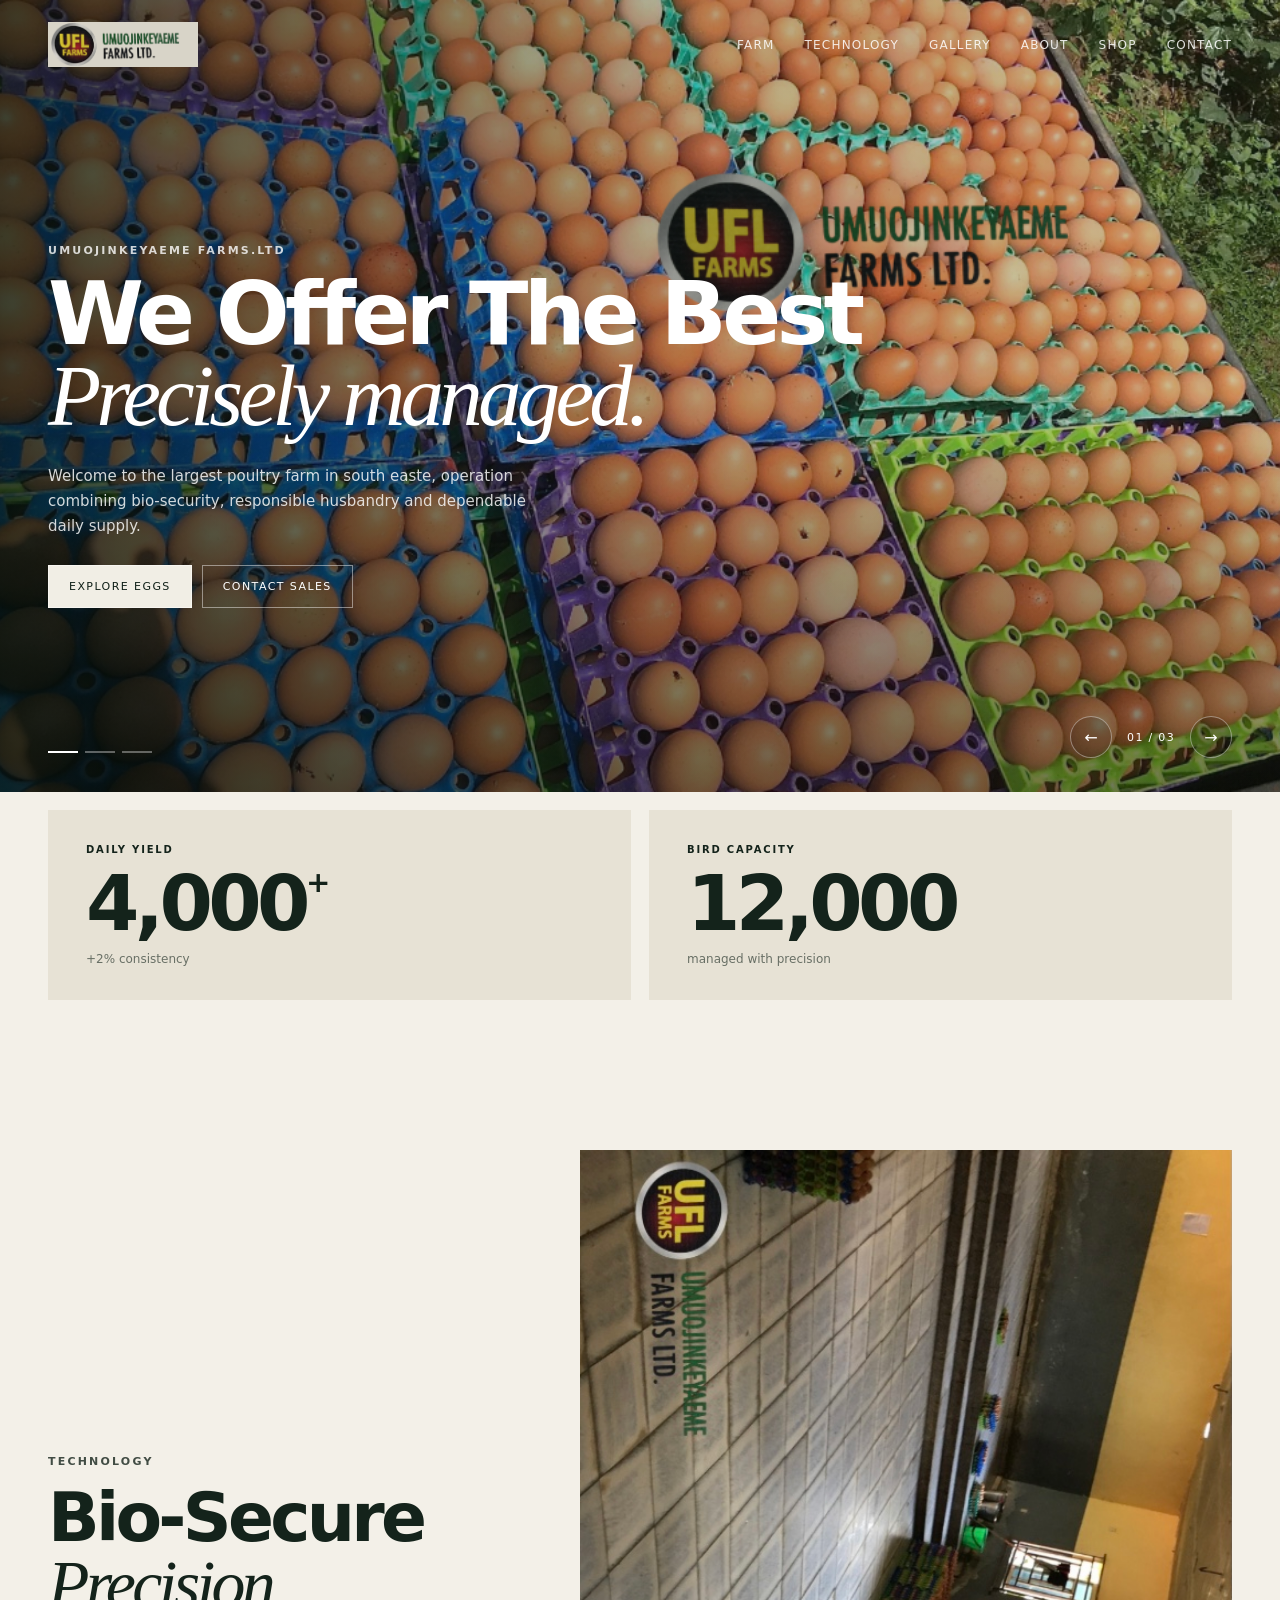
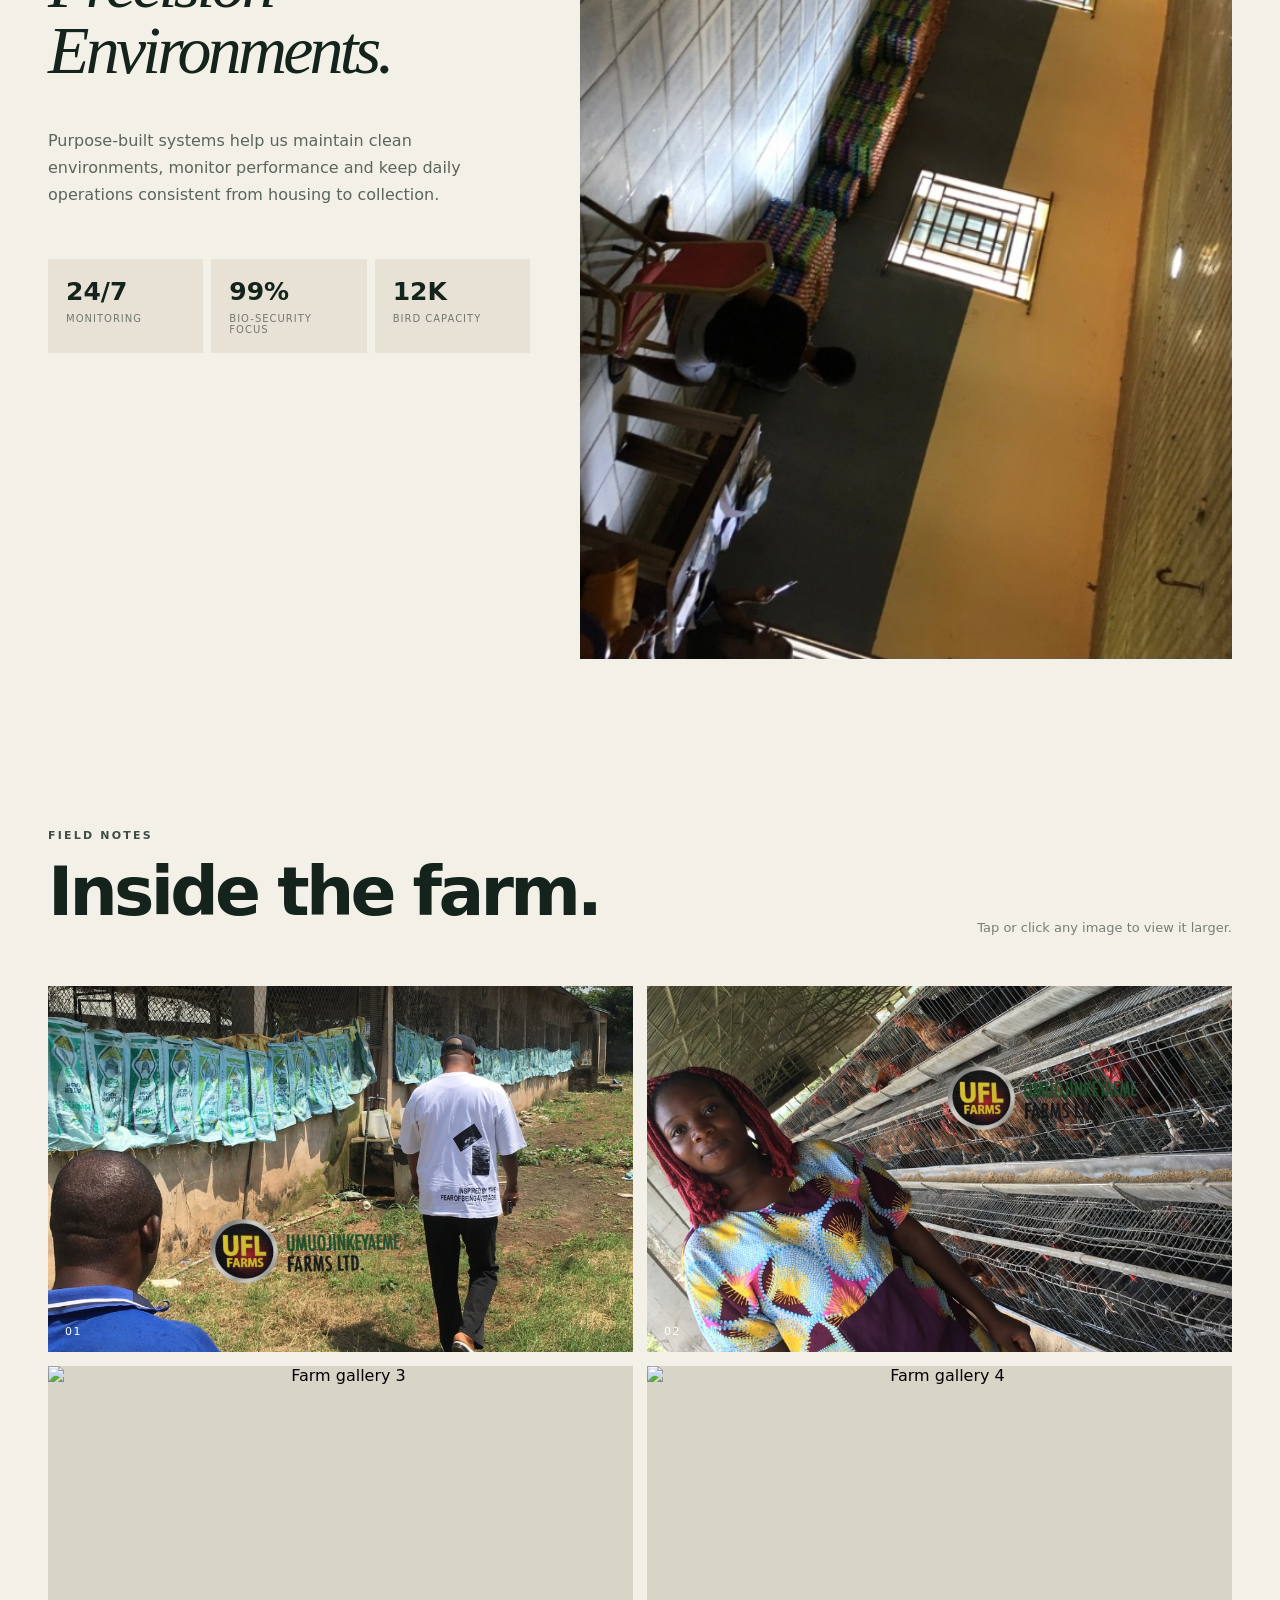
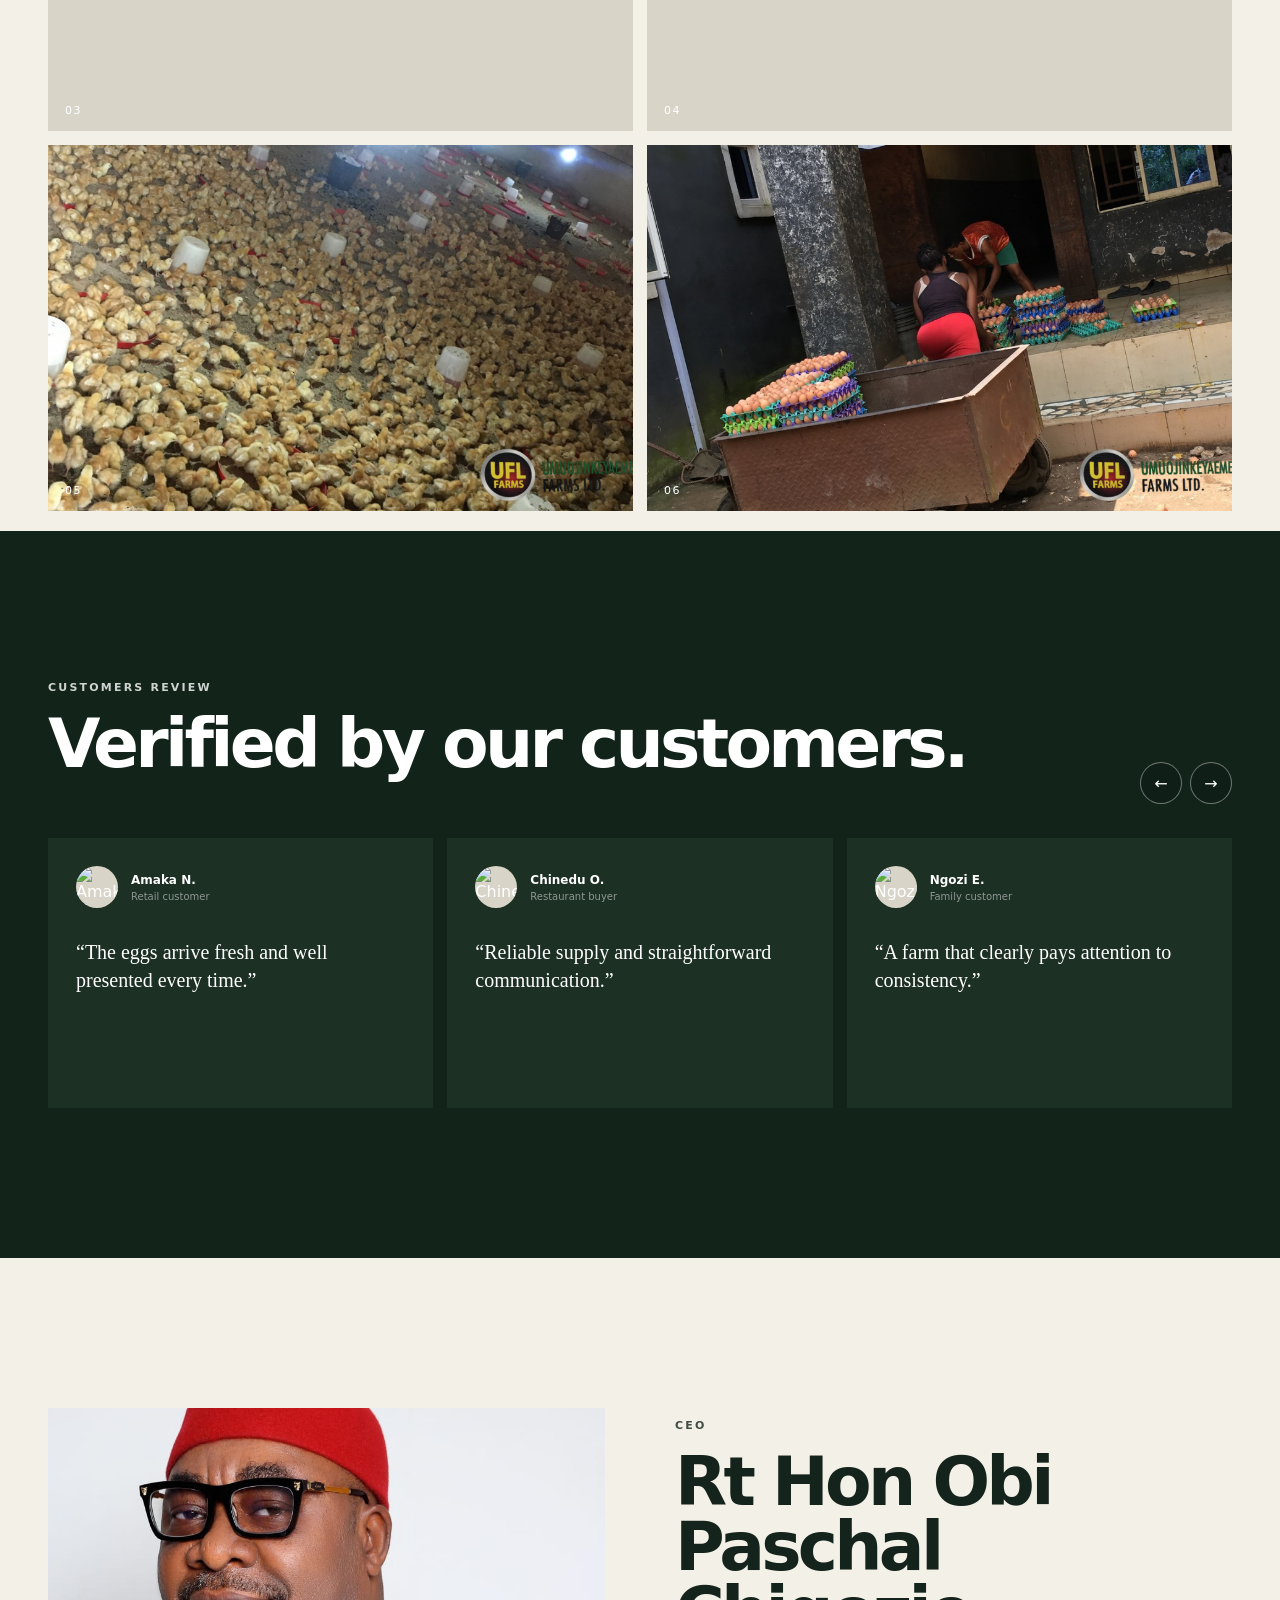
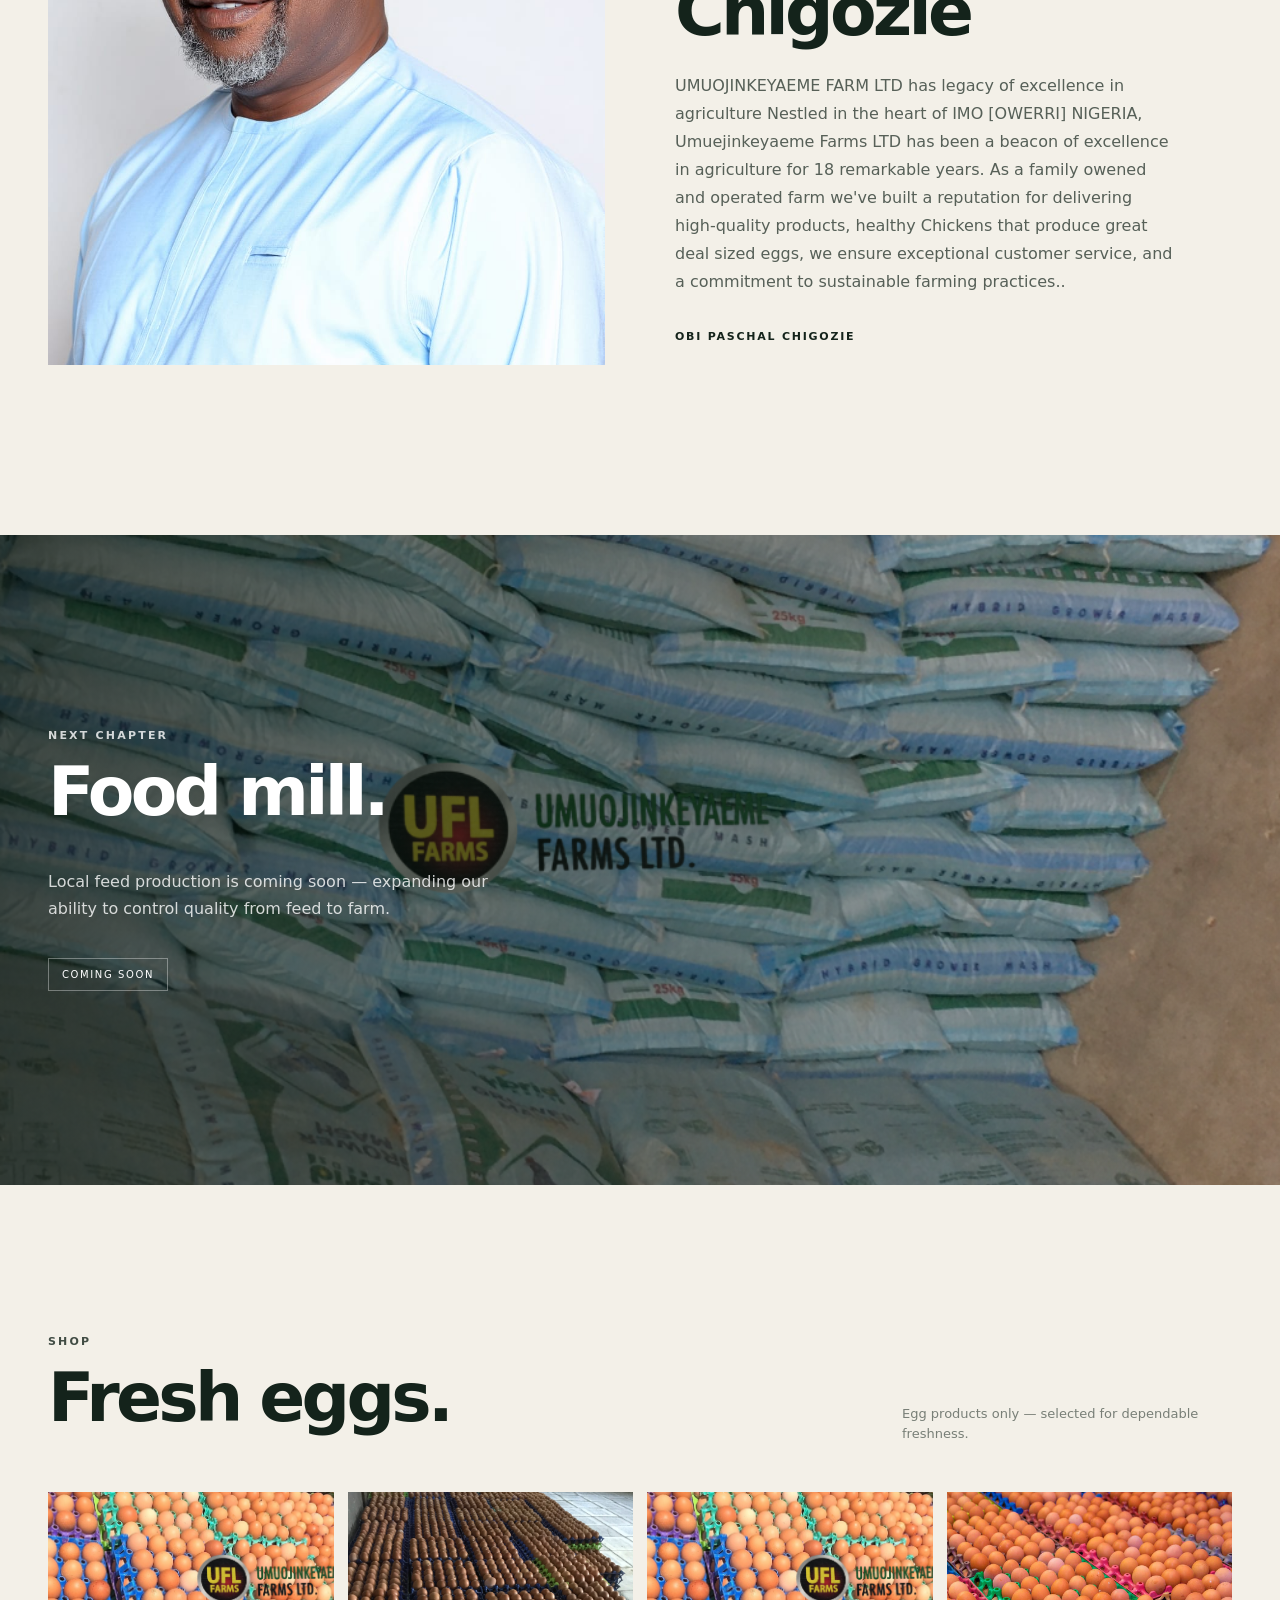
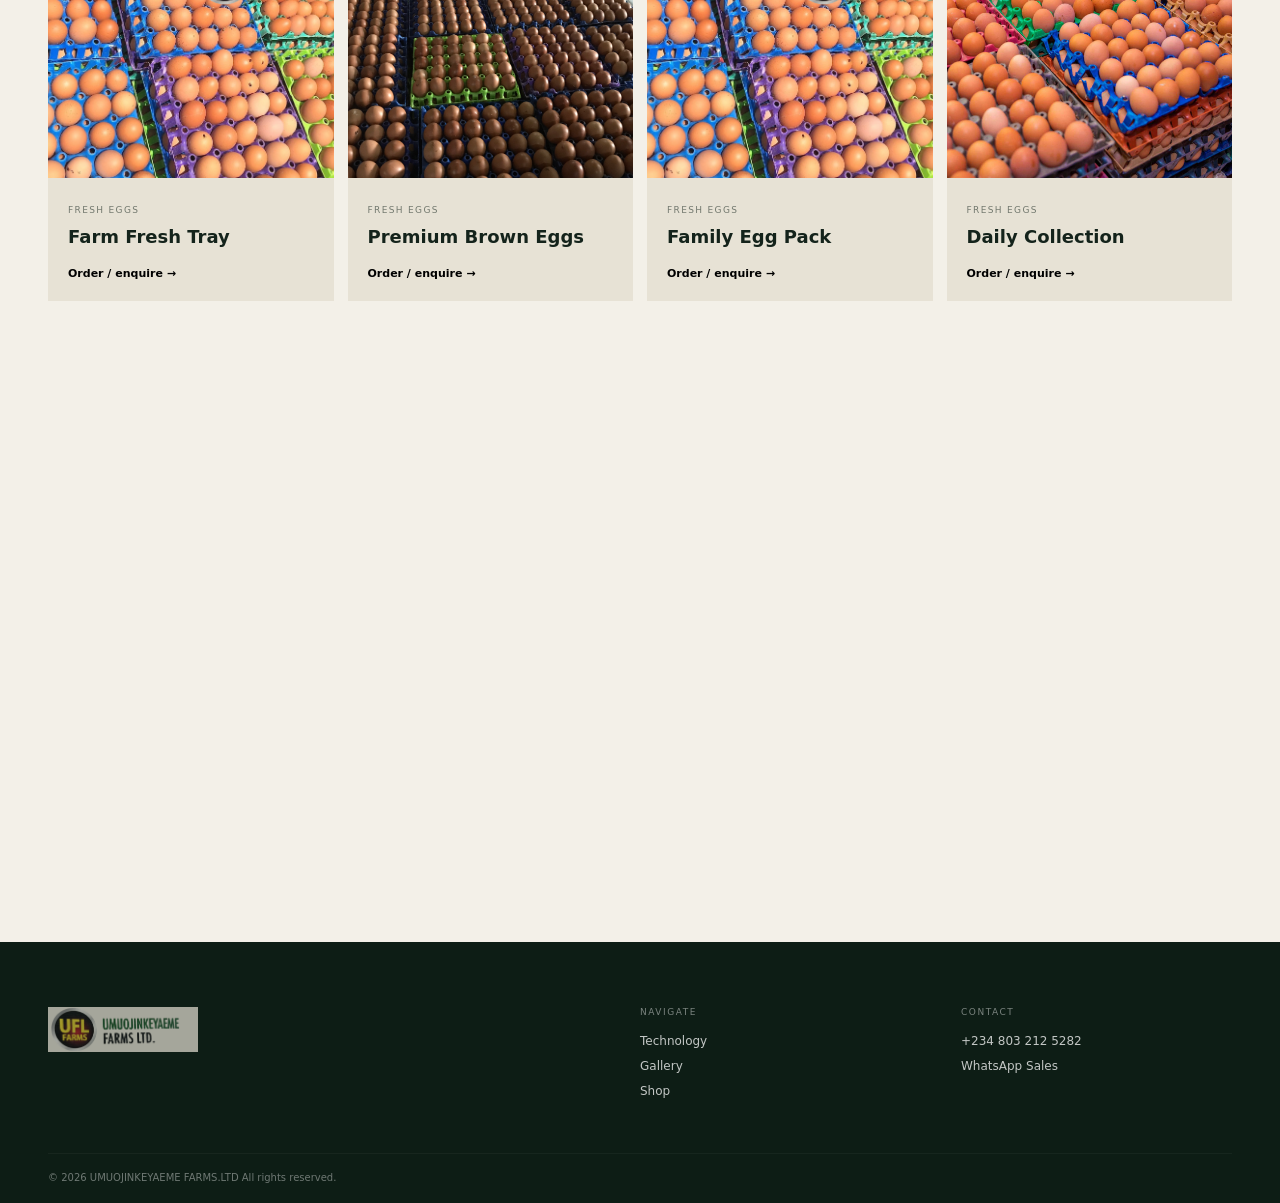
==== commit 0c2442e1: "Update index.html" ====
--- a/index.html
+++ b/index.html
@@ -67,7 +67,7 @@
     <button class="gallery-item" data-index="0" data-lightbox="SAHX7685.PNG" data-caption="Umuojinkeyaeme · Farm view 01"><img src="SAHX7685.PNG" alt="Farm gallery 1" loading="lazy"><span>01</span></button>
     <button class="gallery-item" data-index="1" data-lightbox="HAQS8032.PNG" data-caption="Umuojinkeyaeme · Farm view 02"><img src="HAQS8032.PNG" alt="Farm gallery 2" loading="lazy"><span>02</span></button>
     <button class="gallery-item" data-index="2" data-lightbox="XYBG3434.PNG" data-caption="Umuojinkeyaeme · Farm view 03"><img src="XYBG3434.PNG" alt="Farm gallery 3" loading="lazy"><span>03</span></button>
-    <button class="gallery-item" data-index="3" data-lightbox="PVNZ1393.PNG" data-caption="Umuojineyaeme · Farm view 04"><img src="egg-01.PNG" alt="Farm gallery 4" loading="lazy"><span>04</span></button>
+    <button class="gallery-item" data-index="3" data-lightbox="XYBG3434.PNG" data-caption="Umuojineyaeme · Farm view 04"><img src="XYBG3434.PNG" alt="Farm gallery 4" loading="lazy"><span>04</span></button>
     <button class="gallery-item" data-index="4" data-lightbox="SOTP2115.PNG" data-caption="Umuojinkeyaeme · Farm view 05"><img src="SOTP2115.PNG" alt="Farm gallery 5" loading="lazy"><span>05</span></button>
     <button class="gallery-item" data-index="5" data-lightbox="CUEJ6764.PNG" data-caption="Umuojinkeyaeme · Farm view 06"><img src="CUEJ6764.PNG" alt="Farm gallery 6" loading="lazy"><span>06</span></button>
   </div>
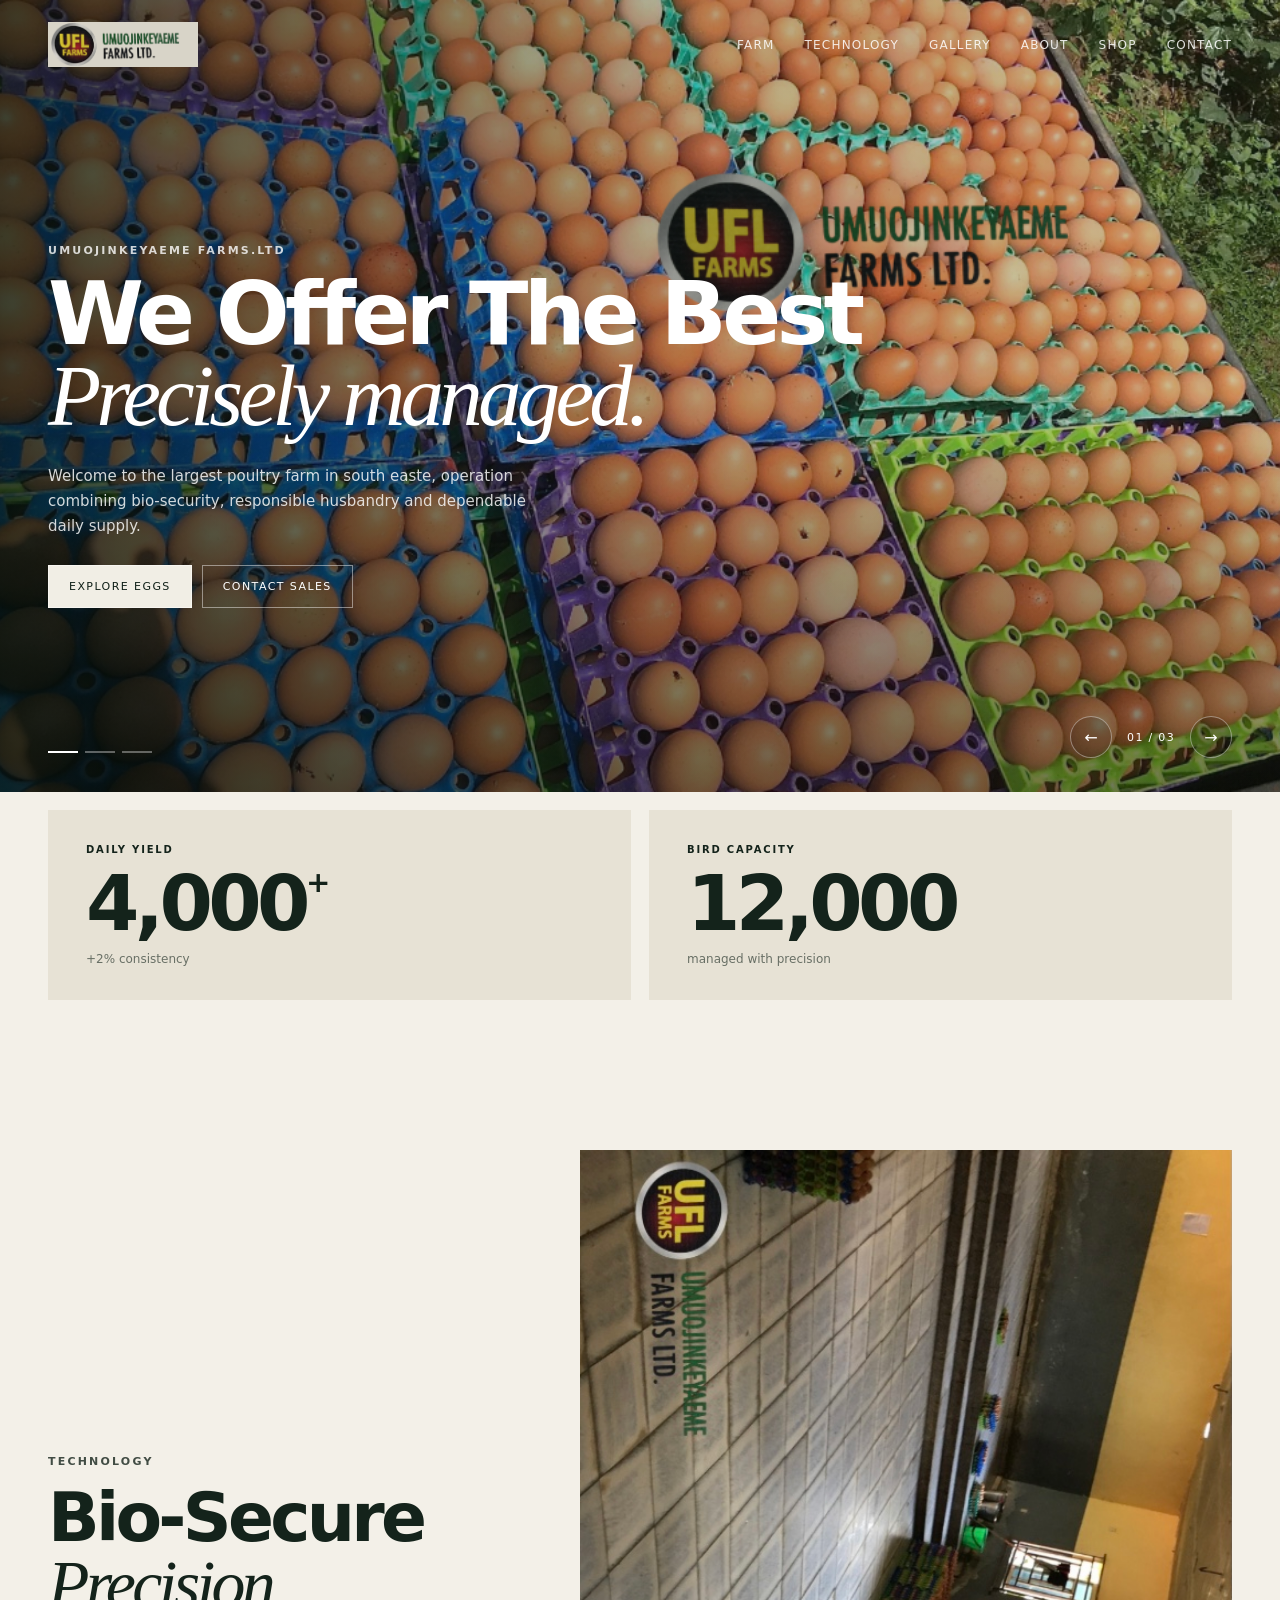
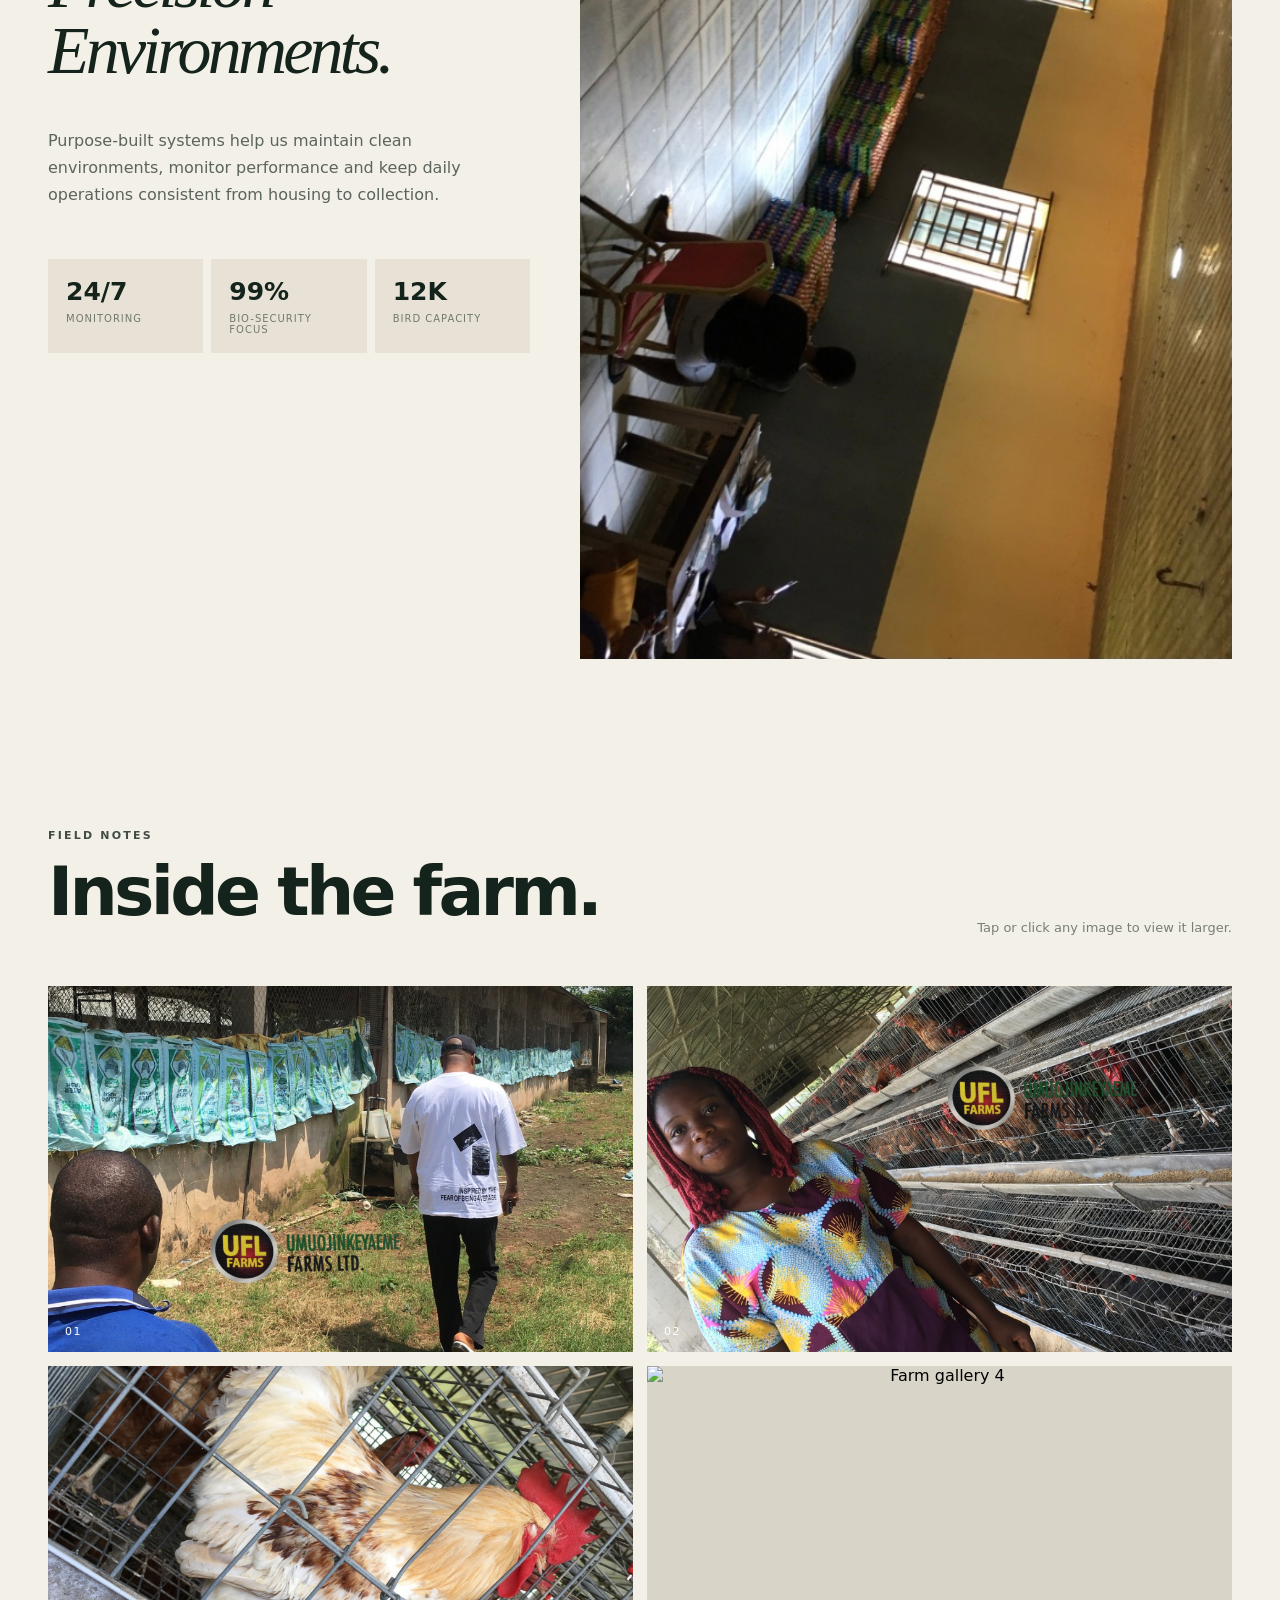
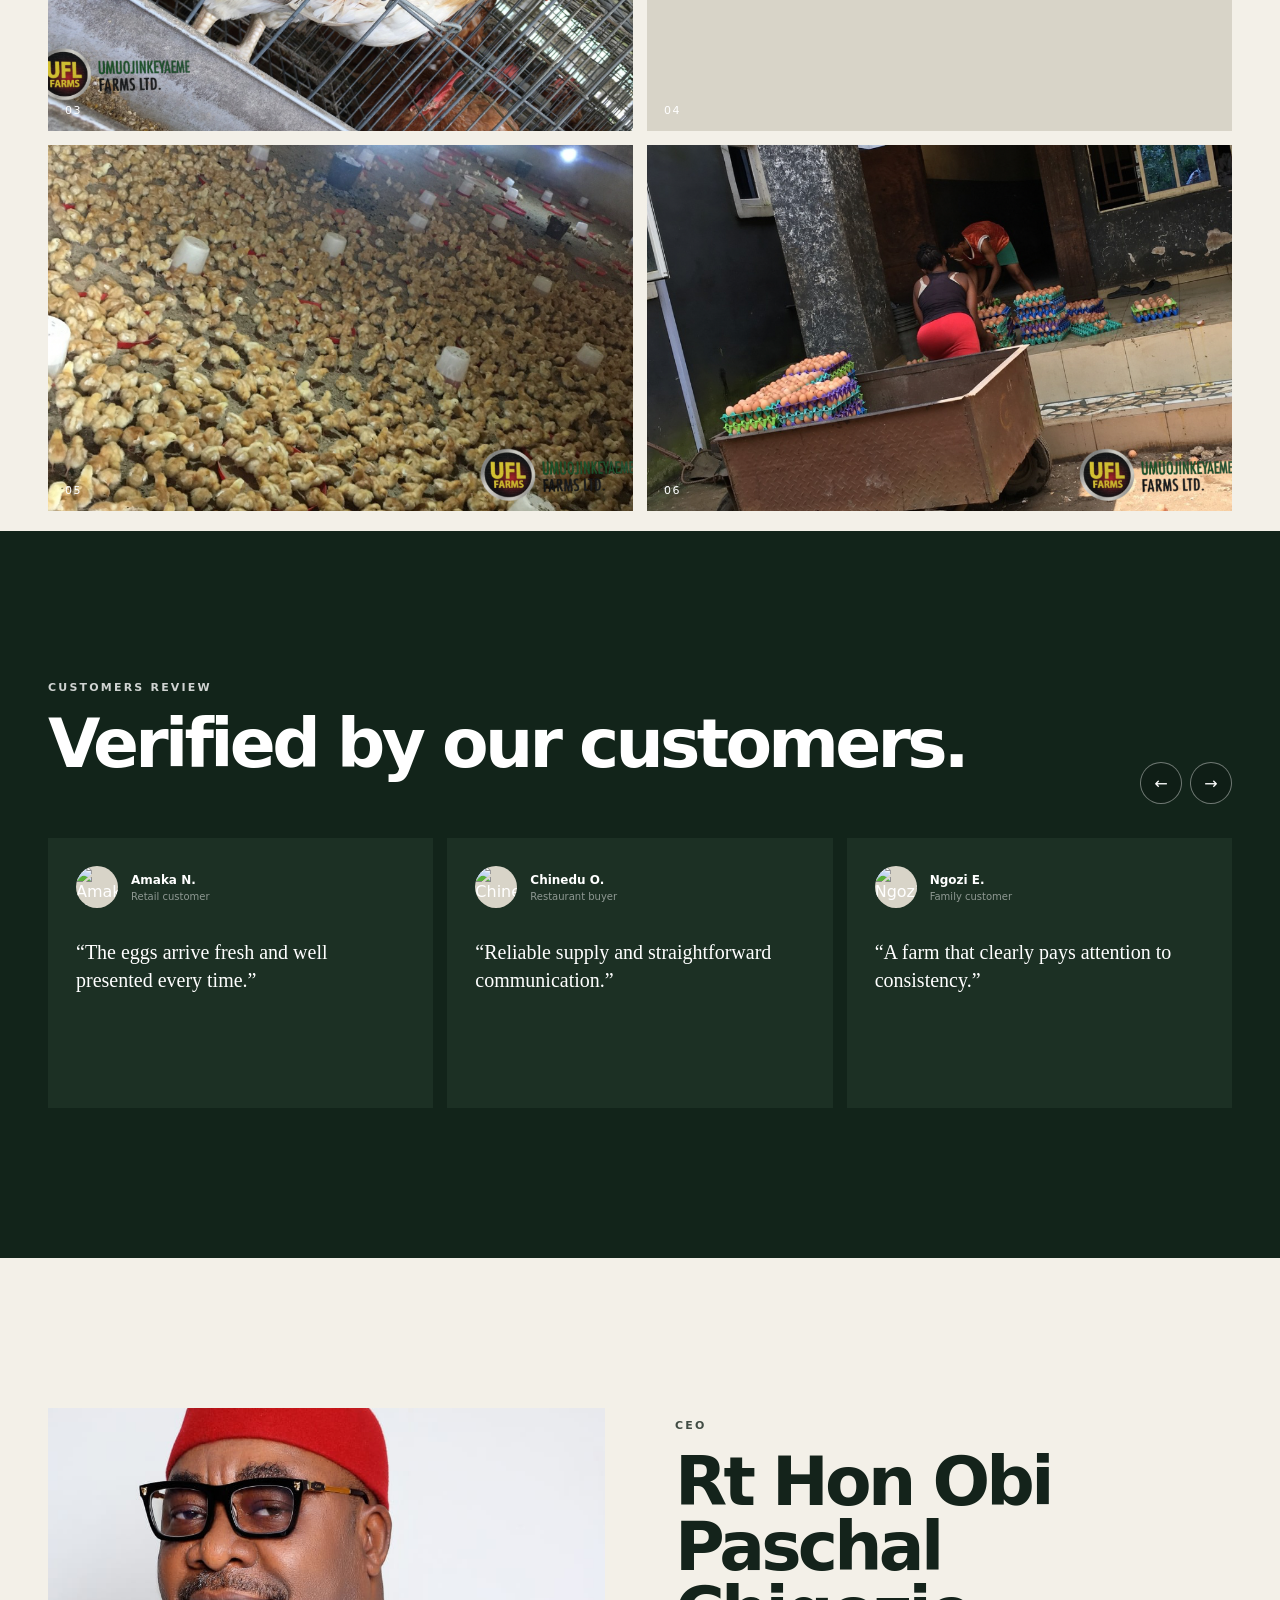
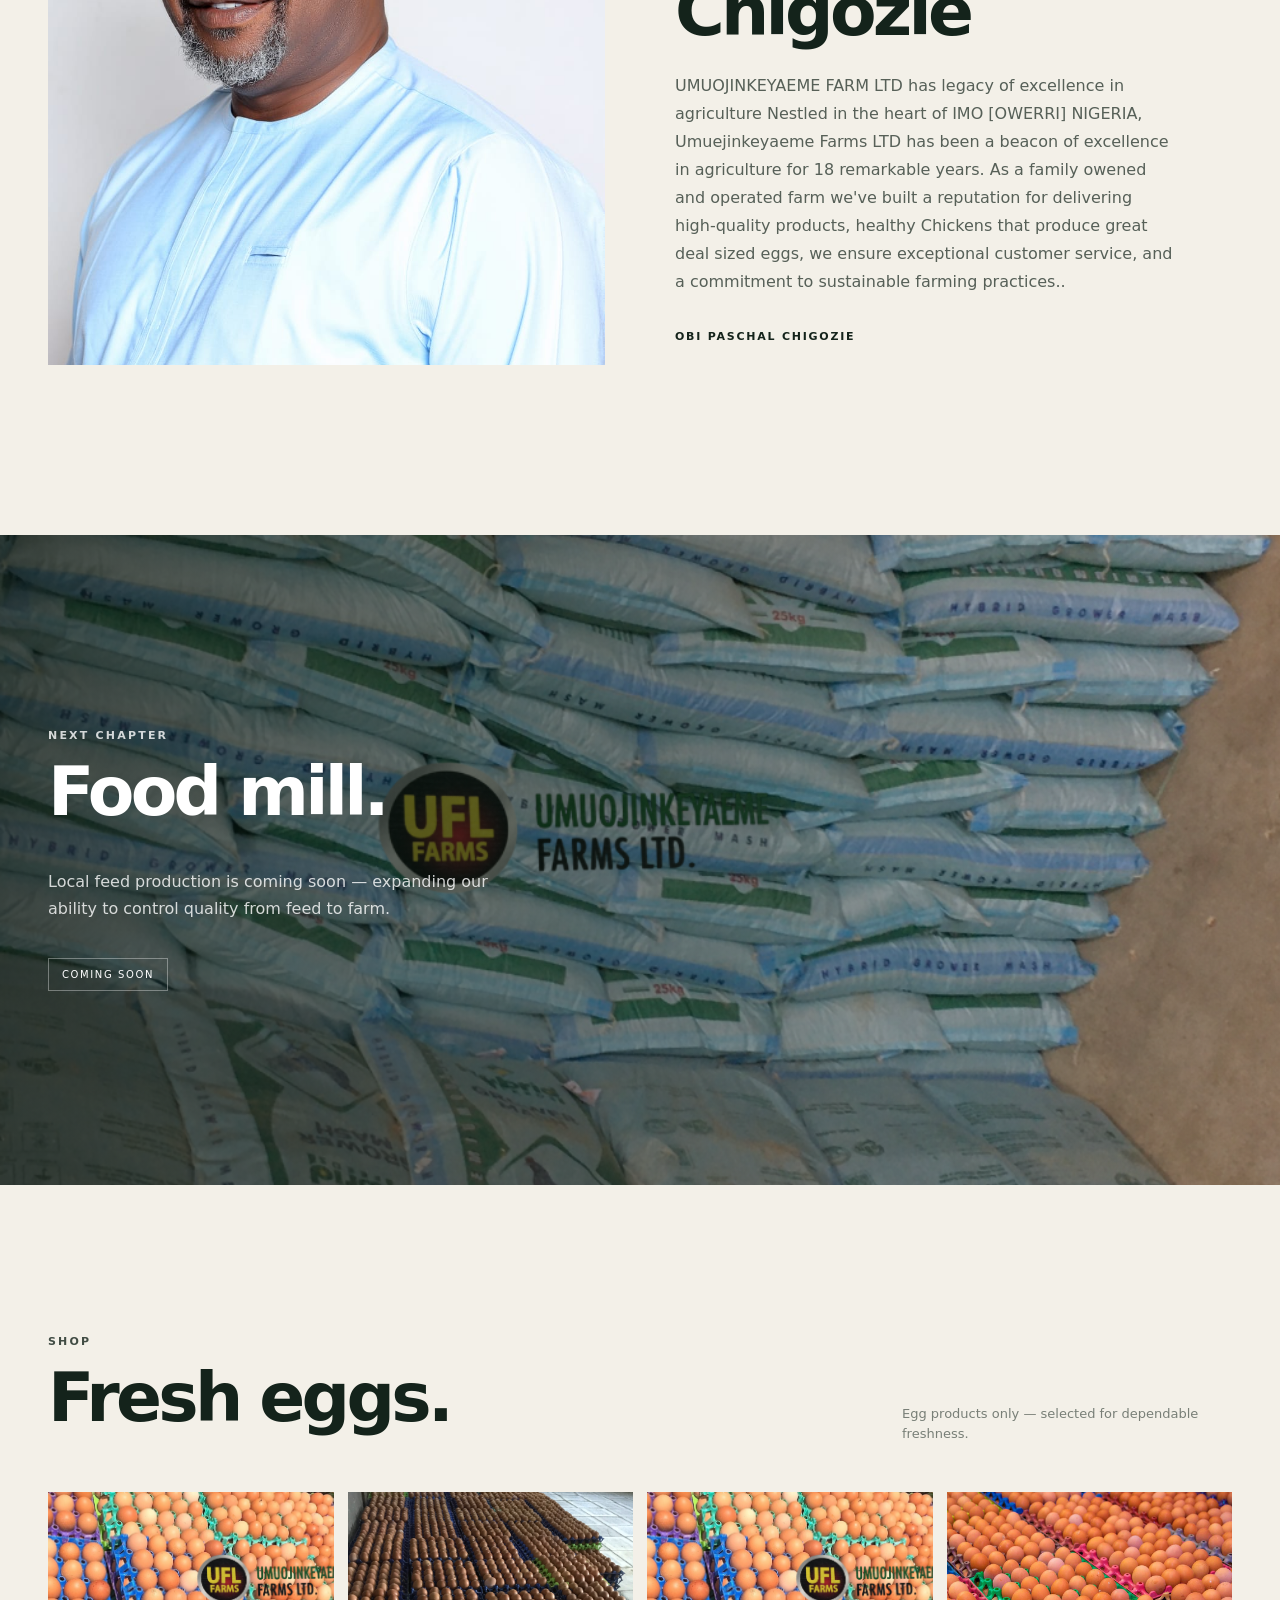
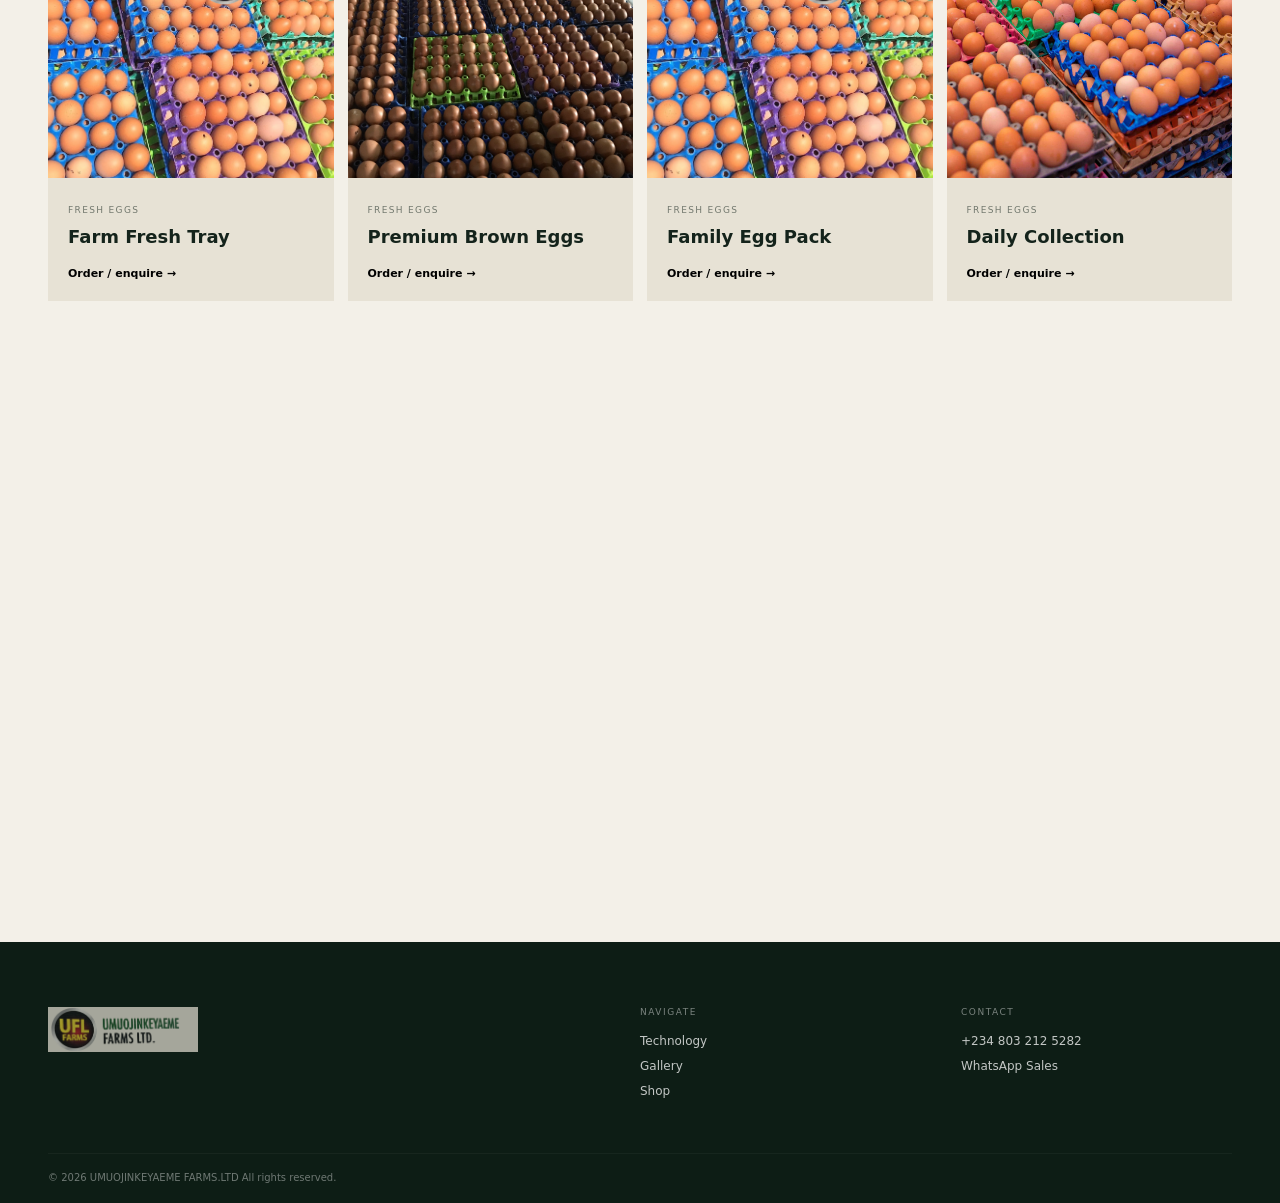
==== commit c193c689: "Update index.html" ====
--- a/index.html
+++ b/index.html
@@ -66,7 +66,7 @@
   <div class="gallery-grid">
     <button class="gallery-item" data-index="0" data-lightbox="SAHX7685.PNG" data-caption="Umuojinkeyaeme · Farm view 01"><img src="SAHX7685.PNG" alt="Farm gallery 1" loading="lazy"><span>01</span></button>
     <button class="gallery-item" data-index="1" data-lightbox="HAQS8032.PNG" data-caption="Umuojinkeyaeme · Farm view 02"><img src="HAQS8032.PNG" alt="Farm gallery 2" loading="lazy"><span>02</span></button>
-    <button class="gallery-item" data-index="2" data-lightbox="XYBG3434.PNG" data-caption="Umuojinkeyaeme · Farm view 03"><img src="XYBG3434.PNG" alt="Farm gallery 3" loading="lazy"><span>03</span></button>
+    <button class="gallery-item" data-index="2" data-lightbox="XYBG3434.PNG" data-caption="Umuojinkeyaeme · Farm view 03"><img src="PHWC4519.PNG" alt="Farm gallery 3" loading="lazy"><span>03</span></button>
     <button class="gallery-item" data-index="3" data-lightbox="XYBG3434.PNG" data-caption="Umuojineyaeme · Farm view 04"><img src="XYBG3434.PNG" alt="Farm gallery 4" loading="lazy"><span>04</span></button>
     <button class="gallery-item" data-index="4" data-lightbox="SOTP2115.PNG" data-caption="Umuojinkeyaeme · Farm view 05"><img src="SOTP2115.PNG" alt="Farm gallery 5" loading="lazy"><span>05</span></button>
     <button class="gallery-item" data-index="5" data-lightbox="CUEJ6764.PNG" data-caption="Umuojinkeyaeme · Farm view 06"><img src="CUEJ6764.PNG" alt="Farm gallery 6" loading="lazy"><span>06</span></button>
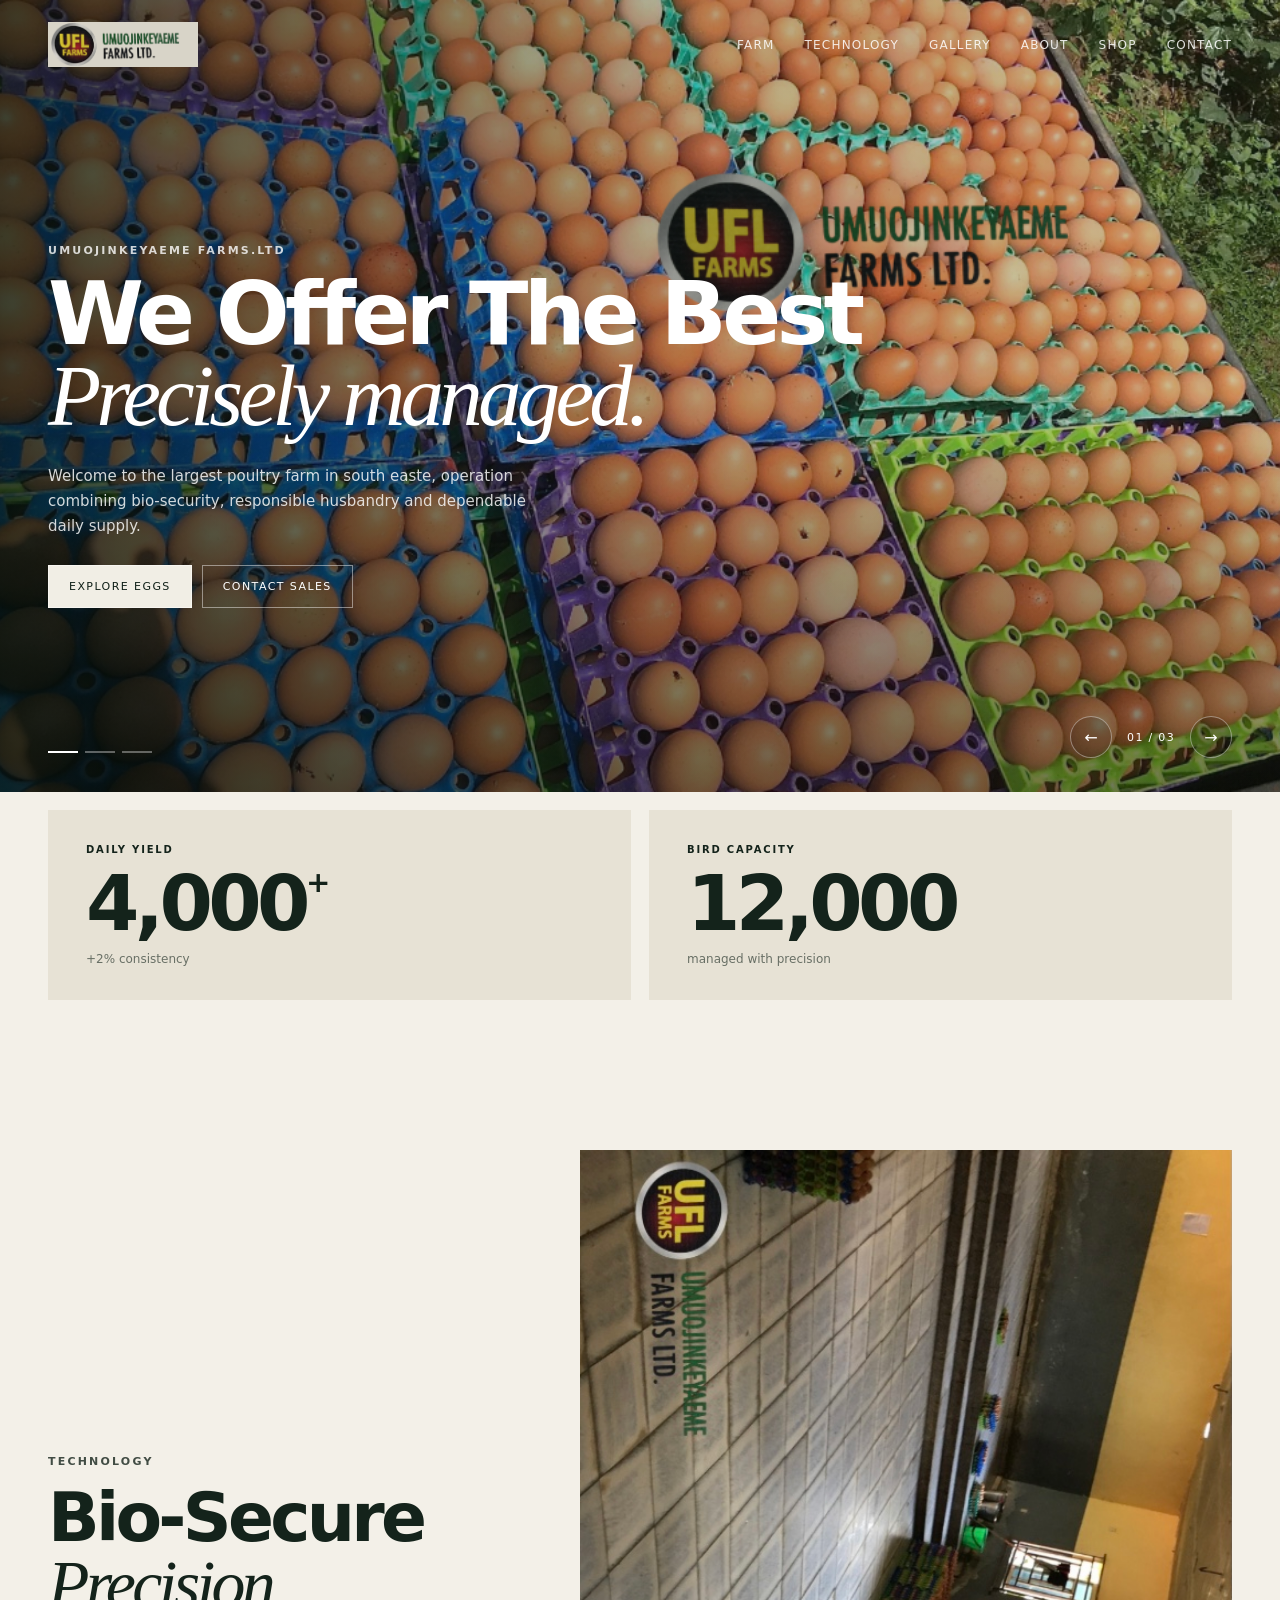
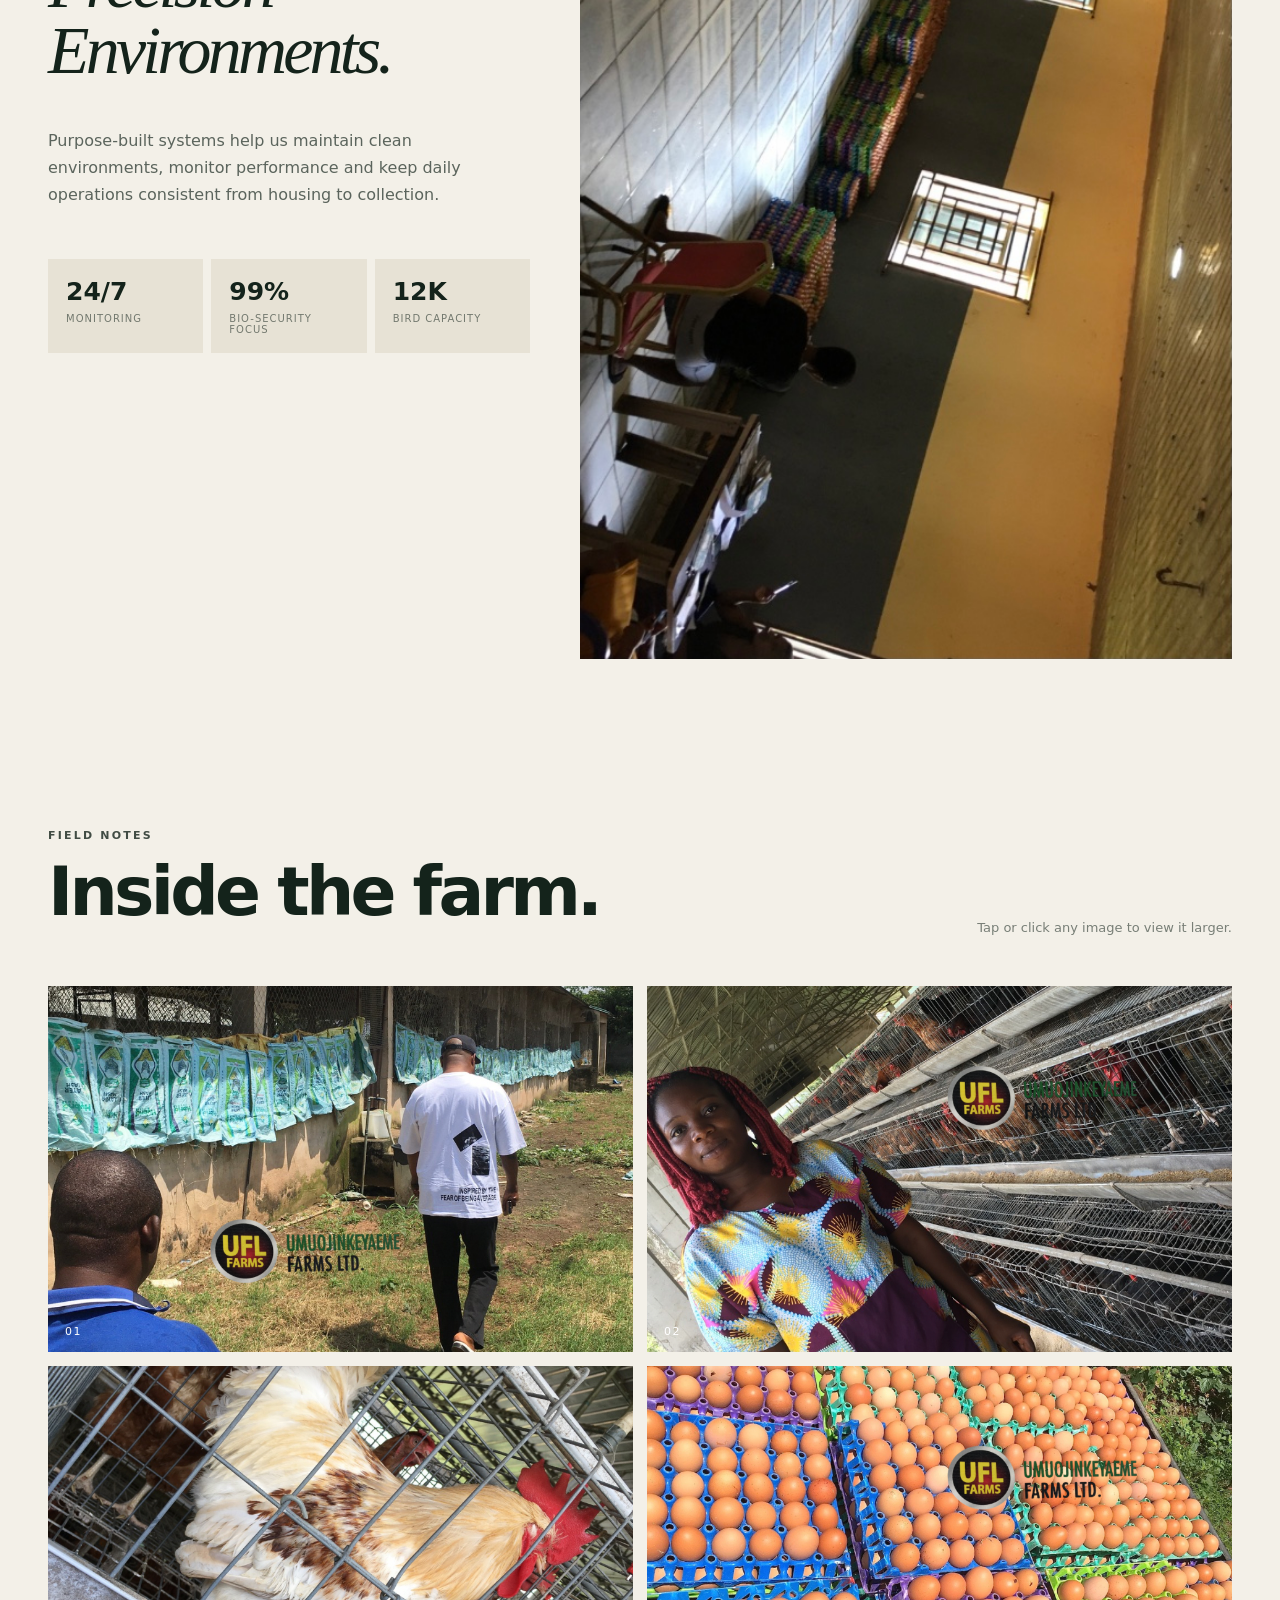
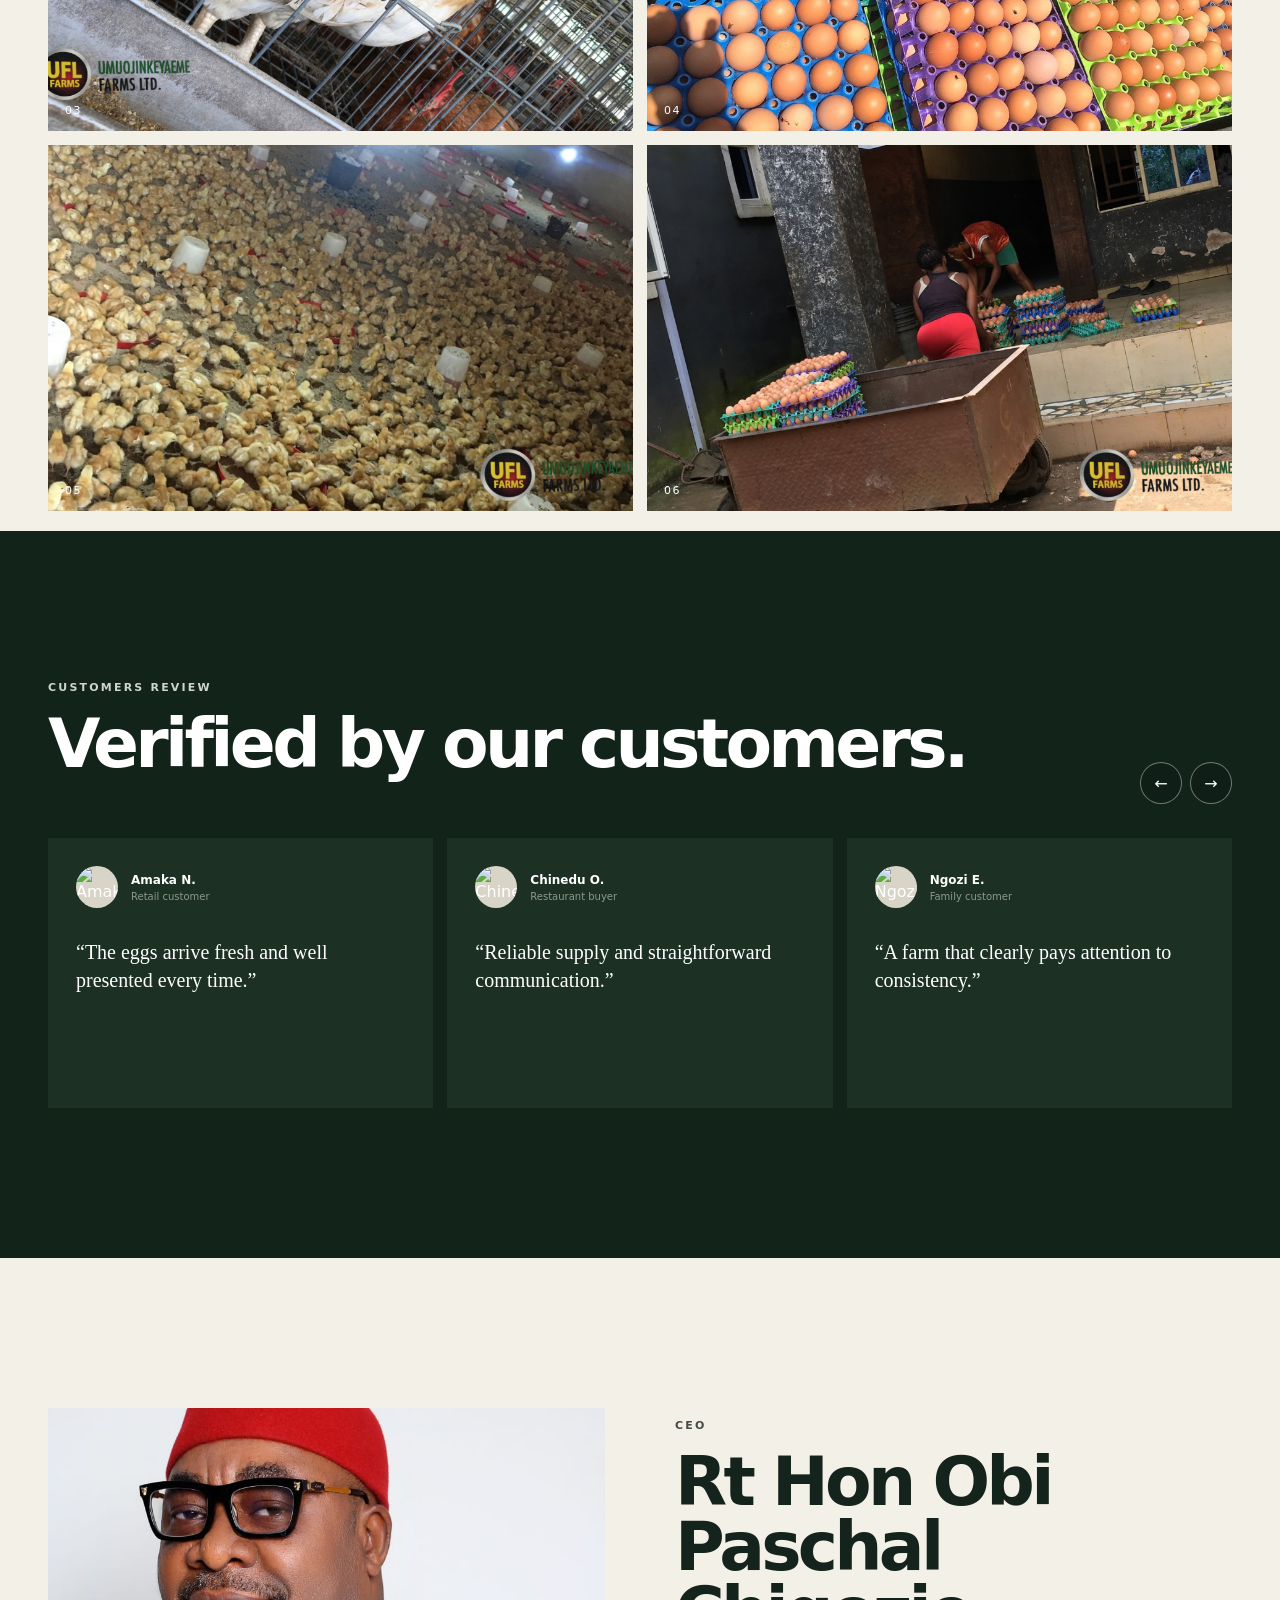
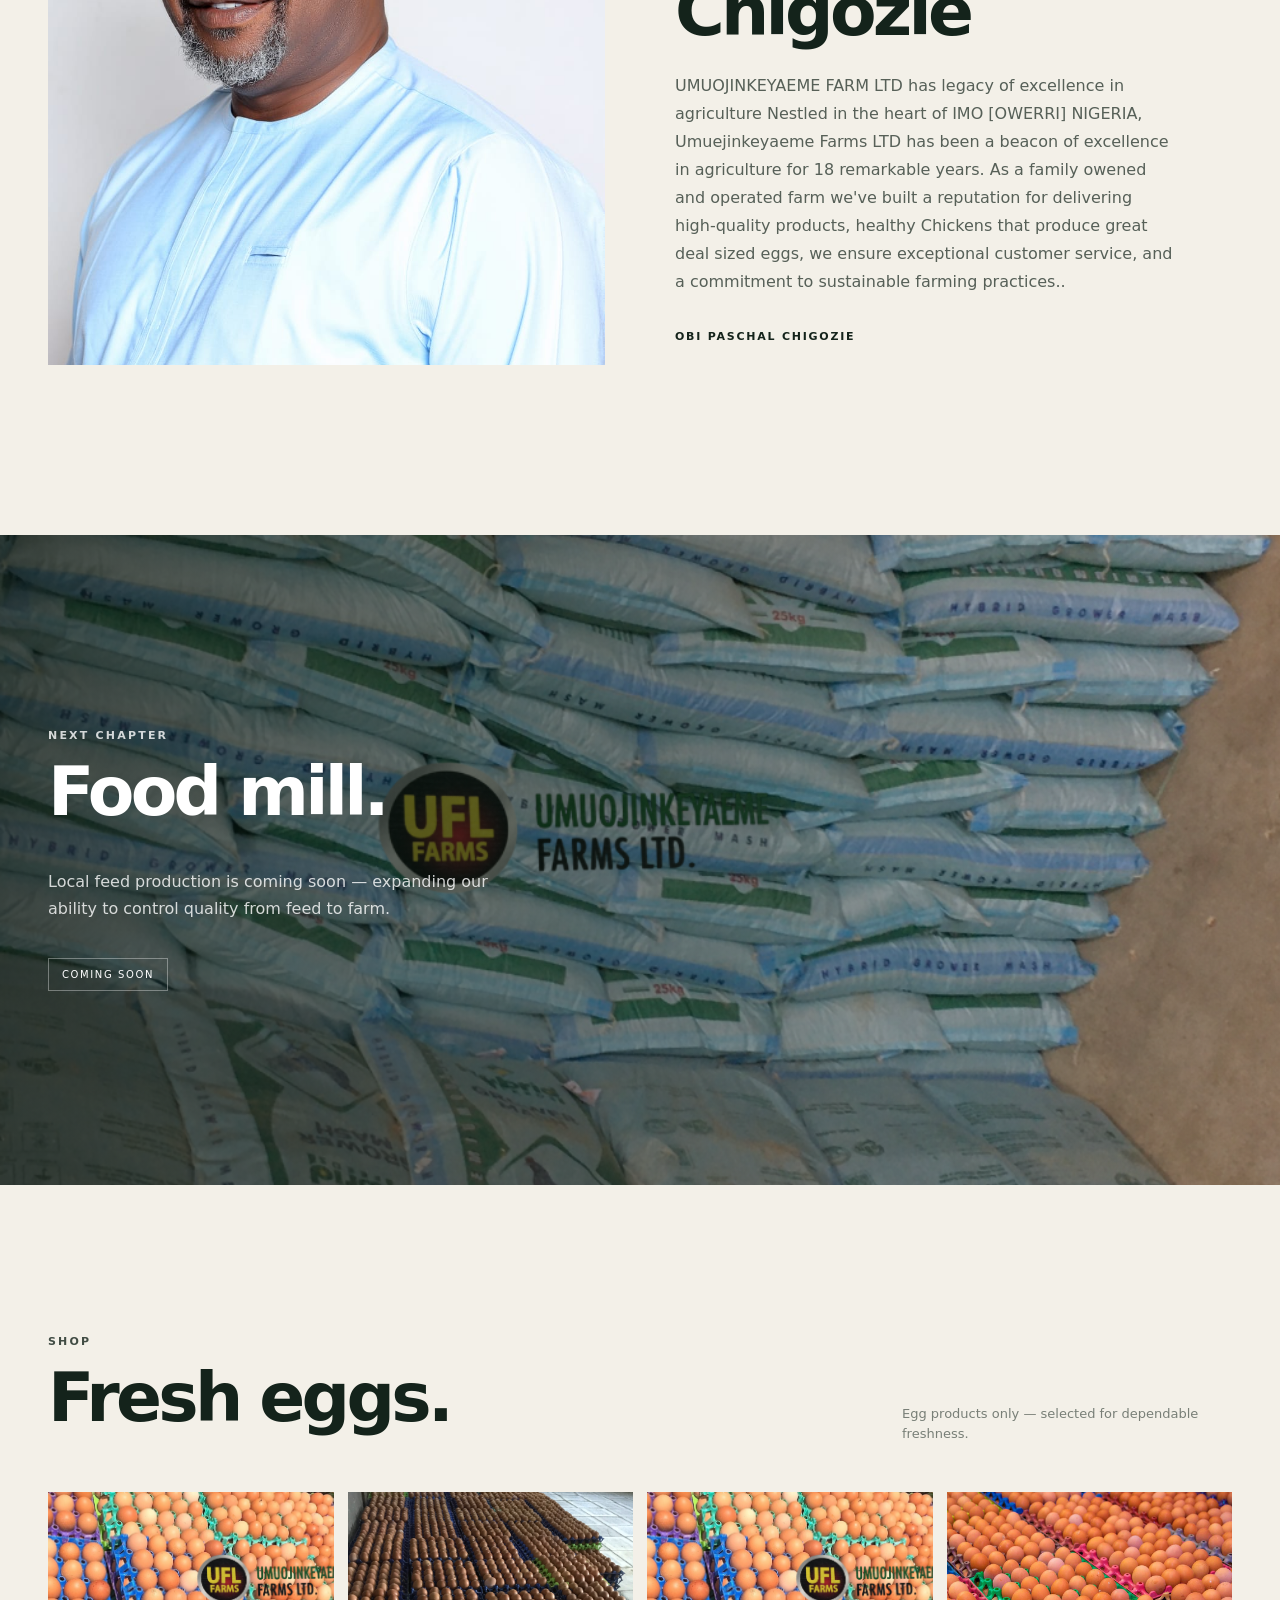
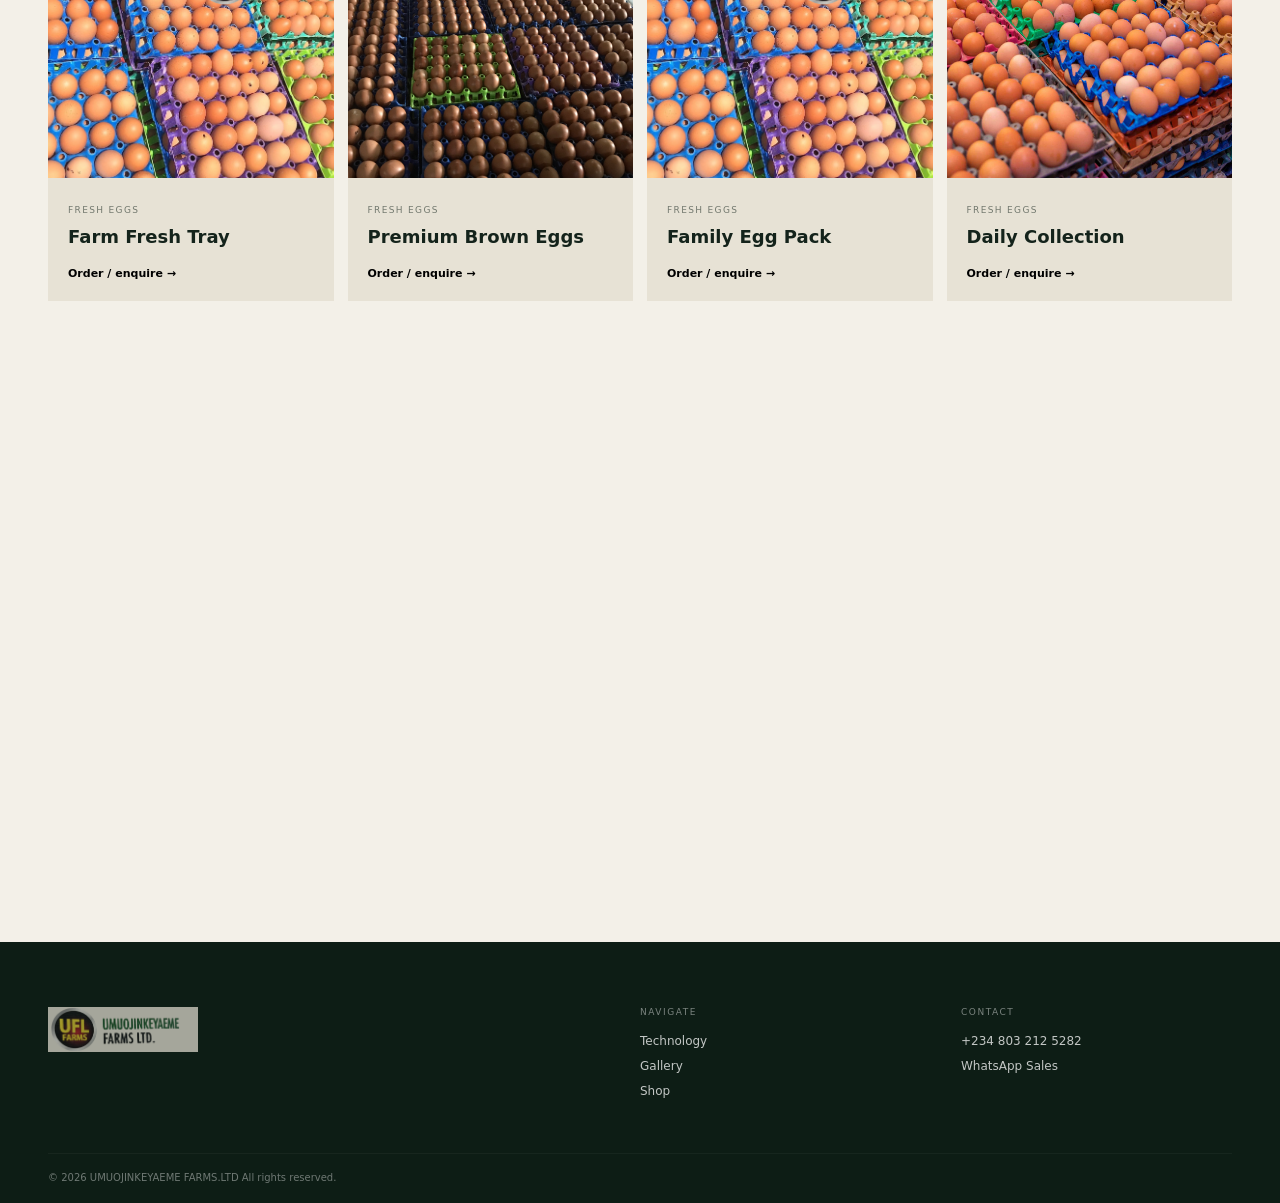
==== commit e5fc2265: "Update index.html" ====
--- a/index.html
+++ b/index.html
@@ -66,8 +66,8 @@
   <div class="gallery-grid">
     <button class="gallery-item" data-index="0" data-lightbox="SAHX7685.PNG" data-caption="Umuojinkeyaeme · Farm view 01"><img src="SAHX7685.PNG" alt="Farm gallery 1" loading="lazy"><span>01</span></button>
     <button class="gallery-item" data-index="1" data-lightbox="HAQS8032.PNG" data-caption="Umuojinkeyaeme · Farm view 02"><img src="HAQS8032.PNG" alt="Farm gallery 2" loading="lazy"><span>02</span></button>
-    <button class="gallery-item" data-index="2" data-lightbox="XYBG3434.PNG" data-caption="Umuojinkeyaeme · Farm view 03"><img src="PHWC4519.PNG" alt="Farm gallery 3" loading="lazy"><span>03</span></button>
-    <button class="gallery-item" data-index="3" data-lightbox="XYBG3434.PNG" data-caption="Umuojineyaeme · Farm view 04"><img src="XYBG3434.PNG" alt="Farm gallery 4" loading="lazy"><span>04</span></button>
+    <button class="gallery-item" data-index="2" data-lightbox="PHWC4519.PNG" data-caption="Umuojinkeyaeme · Farm view 03"><img src="PHWC4519.PNG" alt="Farm gallery 3" loading="lazy"><span>03</span></button>
+    <button class="gallery-item" data-index="3" data-lightbox="egg-01.PNG" data-caption="Umuojineyaeme · Farm view 04"><img src="egg-01.PNG" alt="Farm gallery 4" loading="lazy"><span>04</span></button>
     <button class="gallery-item" data-index="4" data-lightbox="SOTP2115.PNG" data-caption="Umuojinkeyaeme · Farm view 05"><img src="SOTP2115.PNG" alt="Farm gallery 5" loading="lazy"><span>05</span></button>
     <button class="gallery-item" data-index="5" data-lightbox="CUEJ6764.PNG" data-caption="Umuojinkeyaeme · Farm view 06"><img src="CUEJ6764.PNG" alt="Farm gallery 6" loading="lazy"><span>06</span></button>
   </div>
